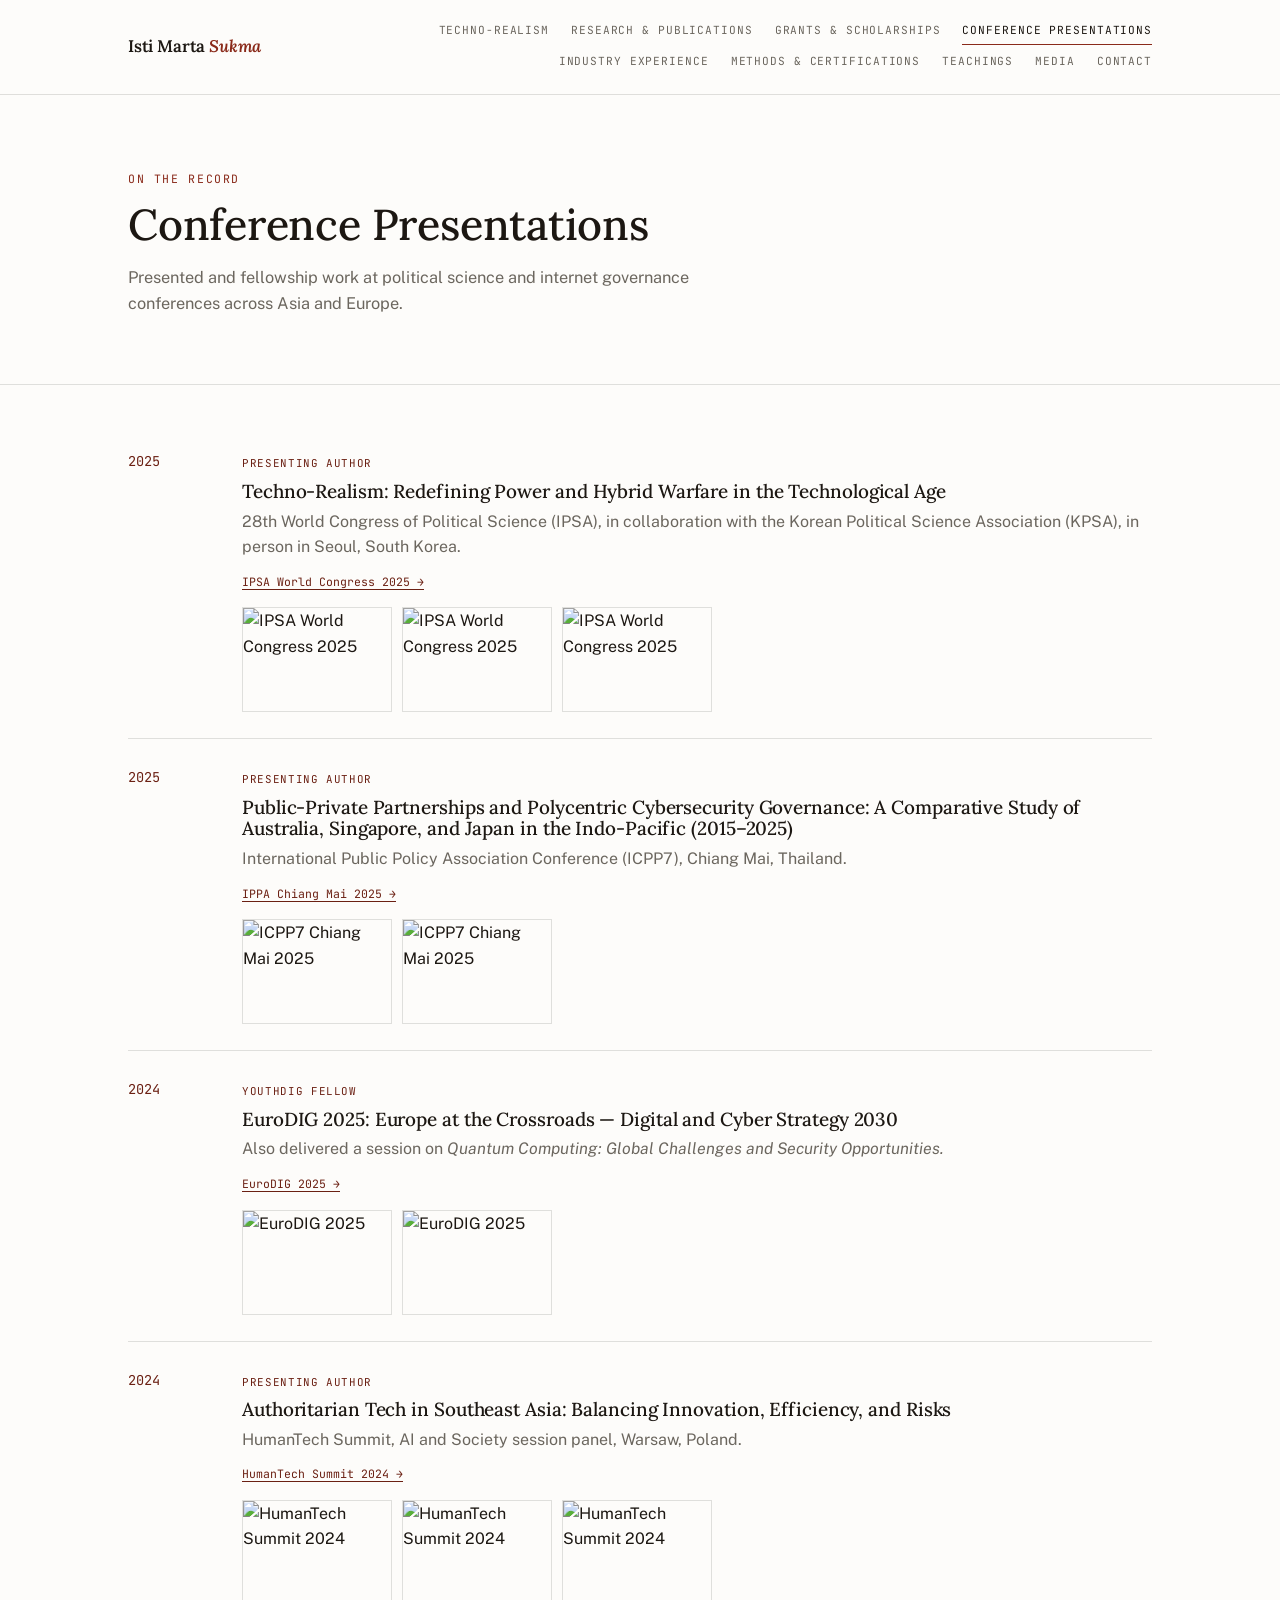
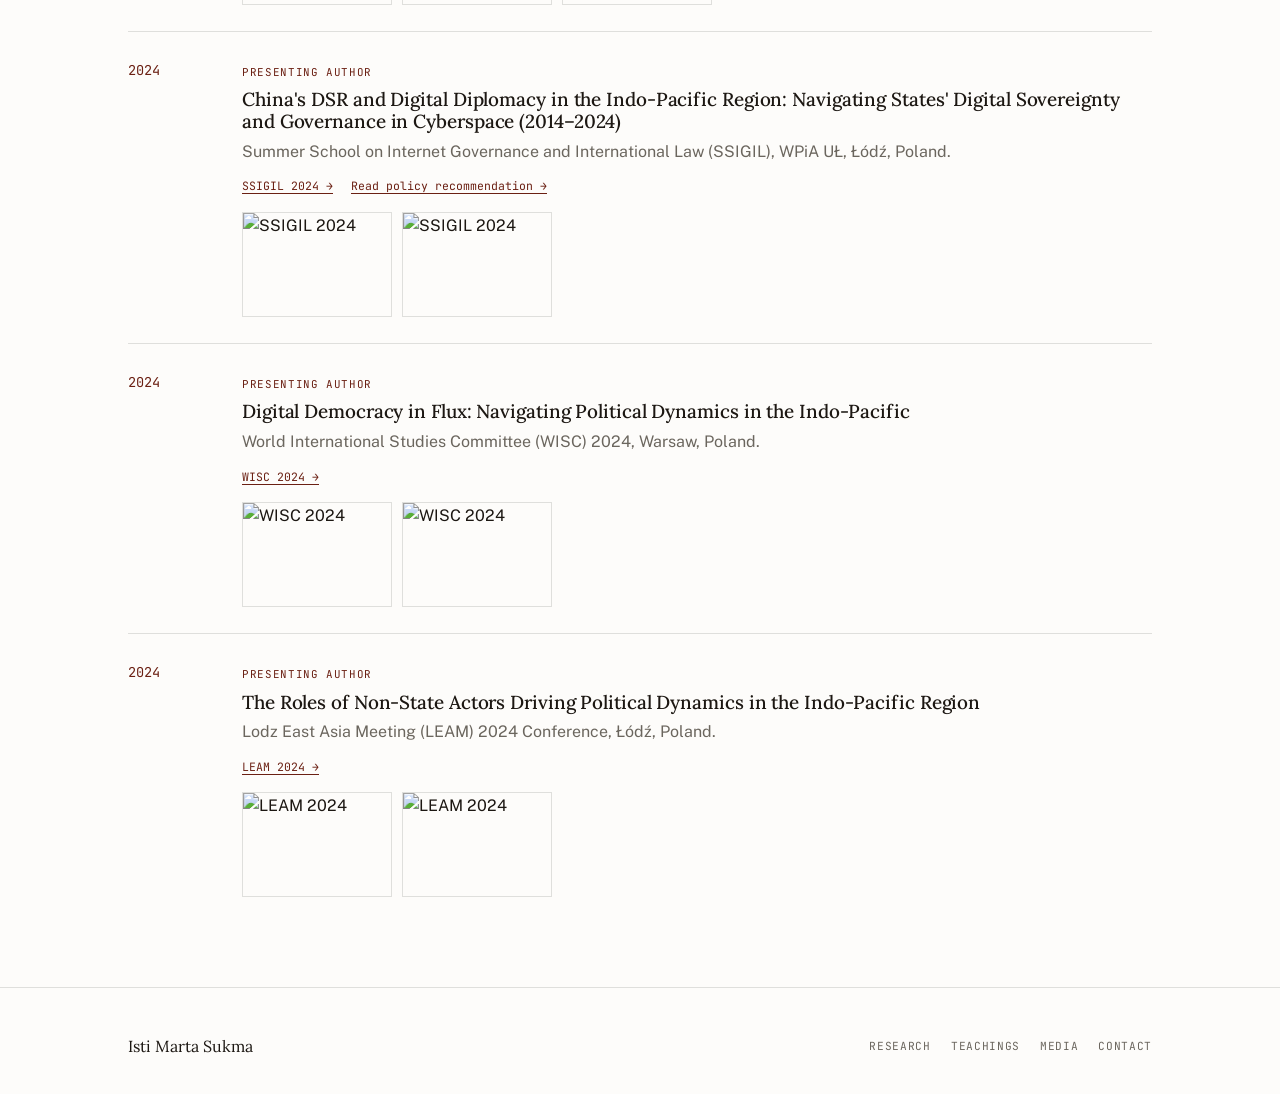
==== conferences.html @ ba69d079 "Add files via upload" ====
<!DOCTYPE html>
<html lang="en">
<head>
<meta charset="UTF-8">
<meta name="viewport" content="width=device-width, initial-scale=1">
<title>Conference Presentations — Isti Marta Sukma</title>
<meta name="description" content="Conference presentations by Isti Marta Sukma at IPSA, IPPA, EuroDIG, HumanTech Summit, SSIGIL, WISC and LEAM.">
<link rel="stylesheet" href="assets/style.css">
</head>
<body>

<header class="site-header">
  <div class="header-inner">
    <a class="brand" href="index.html">Isti Marta <span>Sukma</span></a>
    <button class="nav-toggle" aria-expanded="false" aria-label="Toggle navigation">Menu</button>
    <nav class="main-nav">
      <a href="techno-realism.html">Techno-Realism</a>
      <a href="research.html">Research &amp; Publications</a>
      <a href="grants.html">Grants &amp; Scholarships</a>
      <a href="conferences.html">Conference Presentations</a>
      <a href="industry.html">Industry Experience</a>
      <a href="methods.html">Methods &amp; Certifications</a>
      <a href="teachings.html">Teachings</a>
      <a href="media.html">Media</a>
      <a href="contact.html">Contact</a>
    </nav>
  </div>
</header>

<section class="page-hero">
  <div class="wrap">
    <p class="eyebrow on-dark">On the record</p>
    <h1>Conference Presentations</h1>
    <p class="dek">Presented and fellowship work at political science and internet governance conferences across Asia and Europe.</p>
  </div>
</section>

<section>
  <div class="wrap">

    <div class="entry">
      <div class="year">2025</div>
      <div>
        <span class="tag">Presenting author</span>
        <h3>Techno-Realism: Redefining Power and Hybrid Warfare in the Technological Age</h3>
        <p>28th World Congress of Political Science (IPSA), in collaboration with the Korean Political Science Association (KPSA), in person in Seoul, South Korea.</p>
        <a class="src" href="https://www.ipsa.org/events/congress/seoul2025">IPSA World Congress 2025 →</a>
        <div class="entry-photos">
          <img src="https://istimartasukma.com/wp-content/uploads/2025/08/1752722491079-1.jpeg" alt="IPSA World Congress 2025">
          <img src="https://istimartasukma.com/wp-content/uploads/2025/08/1752722498340-1.jpeg" alt="IPSA World Congress 2025">
          <img src="https://istimartasukma.com/wp-content/uploads/2025/08/1752722491658-1.jpeg" alt="IPSA World Congress 2025">
        </div>
      </div>
    </div>

    <div class="entry">
      <div class="year">2025</div>
      <div>
        <span class="tag">Presenting author</span>
        <h3>Public-Private Partnerships and Polycentric Cybersecurity Governance: A Comparative Study of Australia, Singapore, and Japan in the Indo-Pacific (2015–2025)</h3>
        <p>International Public Policy Association Conference (ICPP7), Chiang Mai, Thailand.</p>
        <a class="src" href="https://www.cyber.uni.lodz.pl/en/ssigil">IPPA Chiang Mai 2025 →</a>
        <div class="entry-photos">
          <img src="https://istimartasukma.com/wp-content/uploads/2025/10/1751425751353-1.jpeg" alt="ICPP7 Chiang Mai 2025">
          <img src="https://istimartasukma.com/wp-content/uploads/2025/10/1751425743385-1.jpeg" alt="ICPP7 Chiang Mai 2025">
        </div>
      </div>
    </div>

    <div class="entry">
      <div class="year">2024</div>
      <div>
        <span class="tag">YouthDIG fellow</span>
        <h3>EuroDIG 2025: Europe at the Crossroads — Digital and Cyber Strategy 2030</h3>
        <p>Also delivered a session on <em>Quantum Computing: Global Challenges and Security Opportunities.</em></p>
        <a class="src" href="https://www.eurodig.org/">EuroDIG 2025 →</a>
        <div class="entry-photos">
          <img src="https://istimartasukma.com/wp-content/uploads/2025/10/1747479784630.jpeg" alt="EuroDIG 2025">
          <img src="https://istimartasukma.com/wp-content/uploads/2025/10/1747479787310.jpeg" alt="EuroDIG 2025">
        </div>
      </div>
    </div>

    <div class="entry">
      <div class="year">2024</div>
      <div>
        <span class="tag">Presenting author</span>
        <h3>Authoritarian Tech in Southeast Asia: Balancing Innovation, Efficiency, and Risks</h3>
        <p>HumanTech Summit, AI and Society session panel, Warsaw, Poland.</p>
        <a class="src" href="https://humantechsummit.com/">HumanTech Summit 2024 →</a>
        <div class="entry-photos">
          <img src="https://istimartasukma.com/wp-content/uploads/2025/05/1734036834215.jpeg" alt="HumanTech Summit 2024">
          <img src="https://istimartasukma.com/wp-content/uploads/2025/05/1734450085233.jpeg" alt="HumanTech Summit 2024">
          <img src="https://istimartasukma.com/wp-content/uploads/2025/05/1734015207247.jpeg" alt="HumanTech Summit 2024">
        </div>
      </div>
    </div>

    <div class="entry">
      <div class="year">2024</div>
      <div>
        <span class="tag">Presenting author</span>
        <h3>China's DSR and Digital Diplomacy in the Indo-Pacific Region: Navigating States' Digital Sovereignty and Governance in Cyberspace (2014–2024)</h3>
        <p>Summer School on Internet Governance and International Law (SSIGIL), WPiA UŁ, Łódź, Poland.</p>
        <a class="src" href="https://www.cyber.uni.lodz.pl/en/ssigil">SSIGIL 2024 →</a>
        <a class="src" href="https://www.uni.lodz.pl/fileadmin/LODZ_CYBER_HUB/SSIGIL/WSIS20_SSIGIL_INPUT.pdf" style="margin-left:14px;">Read policy recommendation →</a>
        <div class="entry-photos">
          <img src="https://istimartasukma.com/wp-content/uploads/2024/10/450653191_8234297113256129_2408439486868272786_n-3.jpg" alt="SSIGIL 2024">
          <img src="https://istimartasukma.com/wp-content/uploads/2024/10/449817276_8234297106589463_7222394293668160063_n-1.jpg" alt="SSIGIL 2024">
        </div>
      </div>
    </div>

    <div class="entry">
      <div class="year">2024</div>
      <div>
        <span class="tag">Presenting author</span>
        <h3>Digital Democracy in Flux: Navigating Political Dynamics in the Indo-Pacific</h3>
        <p>World International Studies Committee (WISC) 2024, Warsaw, Poland.</p>
        <a class="src" href="https://www.conftool.pro/wisc2024/sessions.php">WISC 2024 →</a>
        <div class="entry-photos">
          <img src="https://istimartasukma.com/wp-content/uploads/2024/10/its-almost-like-i-was-born-for-conferences-i-really-just-love-talking-about-my-research.-wisc-presentation-techno-realism-has-been-heard-by-far-in-three-presentations-now-its-my-caveman--1.jpg" alt="WISC 2024">
          <img src="https://istimartasukma.com/wp-content/uploads/2024/10/its-almost-like-i-was-born-for-conferences-i-really-just-love-talking-about-my-research.-wisc-presentation-techno-realism-has-been-heard-by-far-in-three-presentations-now-its-my-caveman--5.jpg" alt="WISC 2024">
        </div>
      </div>
    </div>

    <div class="entry">
      <div class="year">2024</div>
      <div>
        <span class="tag">Presenting author</span>
        <h3>The Roles of Non-State Actors Driving Political Dynamics in the Indo-Pacific Region</h3>
        <p>Lodz East Asia Meeting (LEAM) 2024 Conference, Łódź, Poland.</p>
        <a class="src" href="https://www.osa.uni.lodz.pl/en/leam/leam-2024-programme">LEAM 2024 →</a>
        <div class="entry-photos">
          <img src="https://istimartasukma.com/wp-content/uploads/2024/10/first-conference-presentation-this-year-is-done-i-had-the-privilege-of-presenting-how-the-technology-industry-bigtech-influences-the-political-dynamics-in-the-indo-pacific-region.-on-the.jpg" alt="LEAM 2024">
          <img src="https://istimartasukma.com/wp-content/uploads/2024/10/first-conference-presentation-this-year-is-done-i-had-the-privilege-of-presenting-how-the-technology-industry-bigtech-influences-the-political-dynamics-in-the-indo-pacific-region.-on-the-1.jpg" alt="LEAM 2024">
        </div>
      </div>
    </div>

  </div>
</section>

<footer>
  <div class="wrap">
    <div>
      <div class="foot-brand">Isti Marta Sukma</div>
    </div>
    <nav class="foot-links">
      <a href="research.html">Research</a>
      <a href="teachings.html">Teachings</a>
      <a href="media.html">Media</a>
      <a href="contact.html">Contact</a>
    </nav>
  </div>
</footer>

<script src="assets/script.js"></script>
</body>
</html>
---- assets/style.css ----
/* ==========================================================================
   Isti Marta Sukma — personal site
   Design: single flat paper field, classic serif display, brick-red accent,
   diffusion-network motif re-tuned for a light ground
   ========================================================================== */

@import url('https://fonts.googleapis.com/css2?family=Lora:ital,wght@0,400;0,500;0,600;0,700;1,500;1,600&family=Public+Sans:wght@400;500;600&family=JetBrains+Mono:wght@400;500&display=swap');

:root{
  --ink: #1c1712;
  --paper: #fdfcfa;
  --paper-raised: #fdfcfa;
  --text-dark: #1c1712;
  --text-dark-dim: #6b665e;
  --maroon: #8a2a1a;
  --maroon-dim: #6b2013;
  --brass: #b5551f;
  --rule: rgba(28,23,18,0.13);
  --radius: 2px;
  --max: 1080px;
}

*, *::before, *::after{ box-sizing: border-box; }

html{
  scroll-behavior: smooth;
}

@media (prefers-reduced-motion: reduce){
  html{ scroll-behavior: auto; }
  *, *::before, *::after{
    animation-duration: 0.001ms !important;
    animation-iteration-count: 1 !important;
    transition-duration: 0.001ms !important;
    scroll-behavior: auto !important;
  }
}

body{
  margin: 0;
  background: var(--paper);
  color: var(--text-dark);
  font-family: 'Public Sans', -apple-system, BlinkMacSystemFont, sans-serif;
  font-size: 16px;
  line-height: 1.6;
  -webkit-font-smoothing: antialiased;
}

h1, h2, h3, h4{
  font-family: 'Lora', Georgia, serif;
  font-weight: 500;
  line-height: 1.15;
  margin: 0;
  letter-spacing: -0.005em;
  color: var(--text-dark);
}

h1 em, h2 em, h3 em{ font-style: italic; }

a{ color: inherit; text-decoration: none; }

.eyebrow{
  font-family: 'JetBrains Mono', ui-monospace, monospace;
  font-size: 0.72rem;
  letter-spacing: 0.14em;
  text-transform: uppercase;
  color: var(--maroon-dim);
}

.eyebrow.on-dark{ color: var(--maroon); }

img{ max-width: 100%; display: block; }

.wrap{
  max-width: var(--max);
  margin: 0 auto;
  padding: 0 28px;
}

/* ---------------------------------------------------------------- header */

.site-header{
  position: sticky;
  top: 0;
  z-index: 40;
  background: rgba(253,252,250,0.92);
  backdrop-filter: blur(10px);
  border-bottom: 1px solid var(--rule);
}

.header-inner{
  max-width: var(--max);
  margin: 0 auto;
  padding: 18px 28px;
  display: flex;
  align-items: center;
  justify-content: space-between;
  gap: 24px;
}

.brand{
  font-family: 'Lora', serif;
  font-size: 1.05rem;
  color: var(--text-dark);
  font-weight: 600;
  letter-spacing: -0.01em;
  white-space: nowrap;
}

.brand span{ font-style: italic; color: var(--maroon); }

nav.main-nav{
  display: flex;
  flex-wrap: wrap;
  gap: 4px 22px;
  justify-content: flex-end;
}

nav.main-nav a{
  font-family: 'JetBrains Mono', monospace;
  font-size: 0.7rem;
  letter-spacing: 0.08em;
  text-transform: uppercase;
  color: var(--text-dark-dim);
  padding: 4px 0;
  border-bottom: 1px solid transparent;
  transition: color 0.15s ease, border-color 0.15s ease;
}

nav.main-nav a:hover,
nav.main-nav a.active{
  color: var(--text-dark);
  border-bottom-color: var(--maroon);
}

.nav-toggle{
  display: none;
  background: none;
  border: 1px solid var(--rule);
  color: var(--text-dark);
  font-family: 'JetBrains Mono', monospace;
  font-size: 0.7rem;
  letter-spacing: 0.08em;
  text-transform: uppercase;
  padding: 8px 12px;
  border-radius: var(--radius);
}

@media (max-width: 860px){
  nav.main-nav{
    display: none;
    width: 100%;
    order: 3;
    padding-top: 14px;
    justify-content: flex-start;
    gap: 14px 20px;
  }
  nav.main-nav.open{ display: flex; }
  .header-inner{ flex-wrap: wrap; }
  .nav-toggle{ display: block; }
}

/* ------------------------------------------------------------------ hero */

.hero{
  position: relative;
  background: var(--paper);
  color: var(--text-dark);
  overflow: hidden;
  padding: 88px 0 76px;
  border-bottom: 1px solid var(--rule);
}

.hero .wrap{
  position: relative;
  z-index: 2;
  display: grid;
  grid-template-columns: 1.1fr 0.9fr;
  gap: 40px;
  align-items: center;
}

.hero-net{
  position: absolute;
  inset: 0;
  opacity: 0.9;
  z-index: 1;
}

.hero h1{
  font-size: clamp(2.4rem, 5vw, 3.6rem);
  color: var(--text-dark);
  margin: 14px 0 18px;
}

.hero p.lede{
  max-width: 46ch;
  font-size: 1.08rem;
  color: var(--text-dark-dim);
}

.hero-links{
  margin-top: 28px;
  display: flex;
  gap: 22px;
  flex-wrap: wrap;
}

.hero-links a{
  font-family: 'JetBrains Mono', monospace;
  font-size: 0.72rem;
  letter-spacing: 0.06em;
  text-transform: uppercase;
  color: var(--maroon);
  border-bottom: 1px solid var(--maroon-dim);
  padding-bottom: 3px;
}

.hero-links a:hover{ color: var(--text-dark); border-color: var(--text-dark); }

.hero-figure{
  position: relative;
  z-index: 2;
  border: 1px solid var(--rule);
  padding: 10px;
  background: rgba(28,23,18,0.02);
}

.hero-figure img{ width: 100%; height: auto; filter: grayscale(0.15) contrast(1.03); }
.hero-figure figcaption{
  font-family: 'JetBrains Mono', monospace;
  font-size: 0.68rem;
  letter-spacing: 0.06em;
  color: var(--text-dark-dim);
  padding: 10px 4px 2px;
}

@media (max-width: 860px){
  .hero .wrap{ grid-template-columns: 1fr; }
  .hero-figure{ order: -1; max-width: 340px; }
}

/* -------------------------------------------------------------- sections */

.page-hero{
  background: var(--paper);
  color: var(--text-dark);
  padding: 64px 0 52px;
  position: relative;
  overflow: hidden;
  border-bottom: 1px solid var(--rule);
}

.page-hero .wrap{ position: relative; z-index: 2; }

.page-hero h1{ color: var(--text-dark); font-size: clamp(2rem, 4vw, 2.7rem); margin-top: 10px; }
.page-hero p.dek{ color: var(--text-dark-dim); max-width: 58ch; margin-top: 14px; font-size: 1.02rem; }

section{
  padding: 64px 0;
  border-bottom: 1px solid var(--rule);
}

section:last-of-type{ border-bottom: none; }

.section-head{
  display: flex;
  justify-content: space-between;
  align-items: baseline;
  gap: 20px;
  margin-bottom: 30px;
  flex-wrap: wrap;
}

.section-head h2{ font-size: clamp(1.5rem, 3vw, 2rem); }

.card{
  background: var(--paper-raised);
  border: 1px solid var(--rule);
  padding: 26px 28px;
  border-radius: var(--radius);
}

.grid{
  display: grid;
  gap: 22px;
}

.grid.cols-2{ grid-template-columns: repeat(2, 1fr); }
.grid.cols-3{ grid-template-columns: repeat(3, 1fr); }

@media (max-width: 760px){
  .grid.cols-2, .grid.cols-3{ grid-template-columns: 1fr; }
}

/* --------------------------------------------------------------- timeline */

.entry{
  display: grid;
  grid-template-columns: 90px 1fr;
  gap: 24px;
  padding: 26px 0;
  border-top: 1px solid var(--rule);
}

.entry:first-child{ border-top: none; padding-top: 0; }

.entry .year{
  font-family: 'JetBrains Mono', monospace;
  font-size: 0.85rem;
  color: var(--maroon-dim);
  padding-top: 2px;
}

.entry h3{ font-size: 1.18rem; margin-bottom: 6px; }
.entry .tag{
  font-family: 'JetBrains Mono', monospace;
  font-size: 0.68rem;
  letter-spacing: 0.06em;
  text-transform: uppercase;
  color: var(--maroon-dim);
  display: inline-block;
  margin-bottom: 8px;
}
.entry p{ margin: 0 0 8px; color: var(--text-dark-dim); }
.entry a.src{
  font-family: 'JetBrains Mono', monospace;
  font-size: 0.72rem;
  border-bottom: 1px solid var(--maroon-dim);
  color: var(--maroon-dim);
}
.entry a.src:hover{ color: var(--text-dark); border-color: var(--text-dark); }

.entry-photos{
  display: flex;
  gap: 10px;
  margin-top: 14px;
  flex-wrap: wrap;
}
.entry-photos img{
  width: 150px;
  height: 105px;
  object-fit: cover;
  border: 1px solid var(--rule);
}

@media (max-width: 620px){
  .entry{ grid-template-columns: 1fr; gap: 8px; }
}

/* ------------------------------------------------------------------ list */

ul.plain{ list-style: none; margin: 0; padding: 0; }
ul.plain li{
  padding: 12px 0;
  border-top: 1px solid var(--rule);
  color: var(--text-dark-dim);
}
ul.plain li:first-child{ border-top: none; padding-top: 0; }
ul.plain li strong{ color: var(--text-dark); }

.pill-row{ display: flex; gap: 10px; flex-wrap: wrap; }
.pill{
  font-family: 'JetBrains Mono', monospace;
  font-size: 0.72rem;
  letter-spacing: 0.04em;
  padding: 7px 12px;
  border: 1px solid var(--rule);
  border-radius: 999px;
  color: var(--text-dark-dim);
}

/* --------------------------------------------------------------- gallery */

.gallery{
  display: grid;
  grid-template-columns: repeat(3, 1fr);
  gap: 12px;
}
.gallery figure{ margin: 0; }
.gallery img{
  width: 100%;
  height: 190px;
  object-fit: cover;
  border: 1px solid var(--rule);
}
.gallery figcaption{
  font-family: 'JetBrains Mono', monospace;
  font-size: 0.66rem;
  color: var(--text-dark-dim);
  padding-top: 6px;
}
@media (max-width: 760px){
  .gallery{ grid-template-columns: repeat(2, 1fr); }
}
@media (max-width: 480px){
  .gallery{ grid-template-columns: 1fr; }
}

/* ------------------------------------------------------------------ cta */

.callout{
  background: var(--paper);
  color: var(--text-dark);
  padding: 22px 26px;
  border: 1px solid var(--maroon);
}
.callout p{ margin: 0; color: var(--text-dark-dim); }
.callout a{ color: var(--maroon); border-bottom: 1px solid var(--maroon-dim); }

/* --------------------------------------------------------------- footer */

footer{
  background: var(--paper);
  color: var(--text-dark-dim);
  padding: 46px 0 34px;
  border-top: 1px solid var(--rule);
}
footer .wrap{
  display: flex;
  justify-content: space-between;
  align-items: center;
  flex-wrap: wrap;
  gap: 16px;
}
footer .foot-brand{
  font-family: 'Lora', serif;
  color: var(--text-dark);
  font-size: 1rem;
}
footer .foot-links{
  display: flex;
  gap: 20px;
  flex-wrap: wrap;
}
footer .foot-links a{
  font-family: 'JetBrains Mono', monospace;
  font-size: 0.7rem;
  letter-spacing: 0.06em;
  text-transform: uppercase;
  color: var(--text-dark-dim);
}
footer .foot-links a:hover{ color: var(--maroon); }
footer .foot-meta{
  font-family: 'JetBrains Mono', monospace;
  font-size: 0.66rem;
  color: var(--text-dark-dim);
  opacity: 0.75;
  margin-top: 22px;
}

/* --------------------------------------------------------------- contact */

.locations{
  display: grid;
  grid-template-columns: repeat(2, 1fr);
  gap: 18px;
}
.location-card{
  border: 1px solid var(--rule);
  padding: 20px 22px;
  background: var(--paper-raised);
}
.location-card .eyebrow{ margin-bottom: 8px; }
.location-card a{ border-bottom: 1px solid var(--maroon-dim); color: var(--maroon-dim); font-size: 0.85rem; }
@media (max-width: 620px){ .locations{ grid-template-columns: 1fr; } }

.contact-form{
  display: grid;
  gap: 16px;
  max-width: 560px;
}
.contact-form .row-2{ display: grid; grid-template-columns: 1fr 1fr; gap: 16px; }
.contact-form label{
  font-family: 'JetBrains Mono', monospace;
  font-size: 0.68rem;
  letter-spacing: 0.06em;
  text-transform: uppercase;
  color: var(--text-dark-dim);
  display: block;
  margin-bottom: 6px;
}
.contact-form input,
.contact-form textarea{
  width: 100%;
  border: 1px solid var(--rule);
  background: var(--paper-raised);
  padding: 11px 12px;
  font-family: 'Public Sans', sans-serif;
  font-size: 0.95rem;
  color: var(--text-dark);
  border-radius: var(--radius);
}
.contact-form input:focus,
.contact-form textarea:focus{
  outline: 2px solid var(--maroon);
  outline-offset: 1px;
}
.contact-form button{
  justify-self: start;
  background: transparent;
  color: var(--maroon);
  border: 1px solid var(--maroon);
  padding: 12px 26px;
  font-family: 'JetBrains Mono', monospace;
  font-size: 0.75rem;
  letter-spacing: 0.08em;
  text-transform: uppercase;
  cursor: pointer;
  border-radius: var(--radius);
  transition: background 0.15s ease, color 0.15s ease;
}
.contact-form button:hover{ background: var(--maroon); color: var(--paper); }
@media (max-width: 560px){ .contact-form .row-2{ grid-template-columns: 1fr; } }

/* focus visibility */
a:focus-visible, button:focus-visible{
  outline: 2px solid var(--maroon);
  outline-offset: 2px;
}
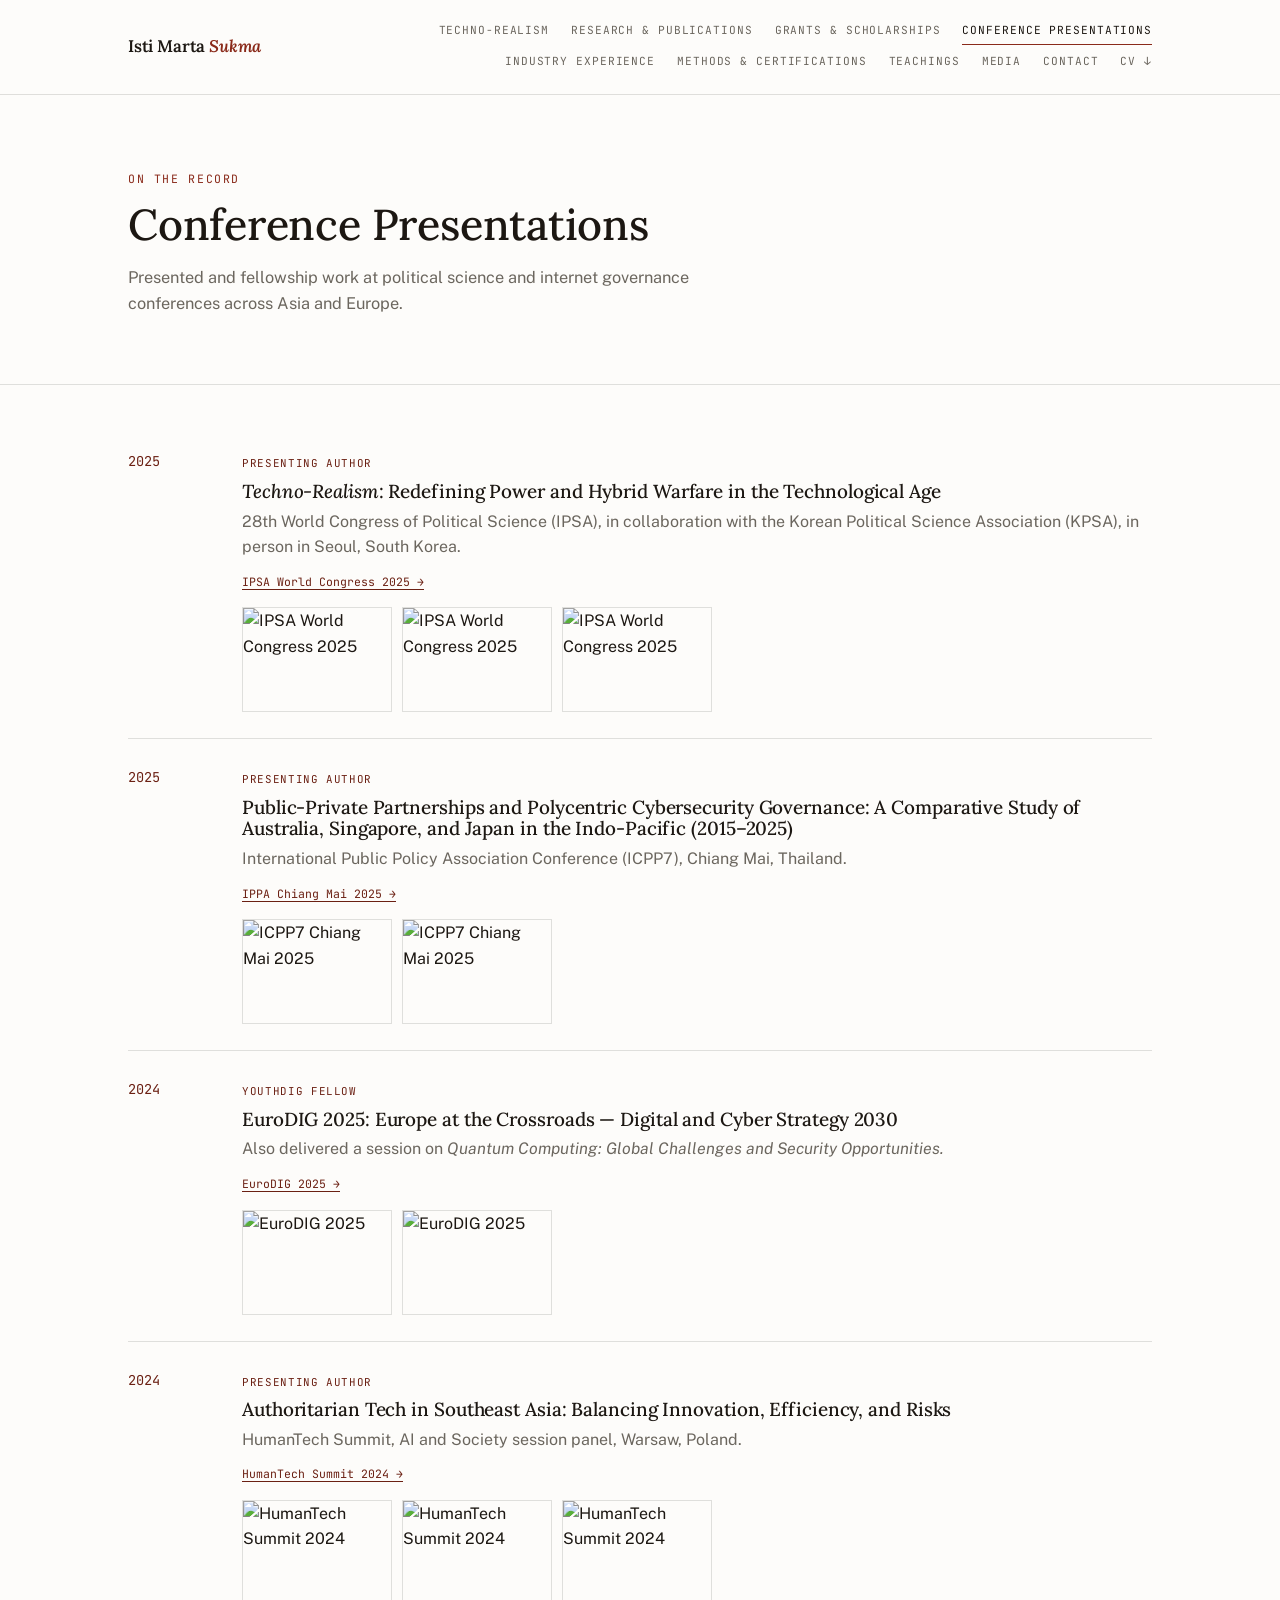
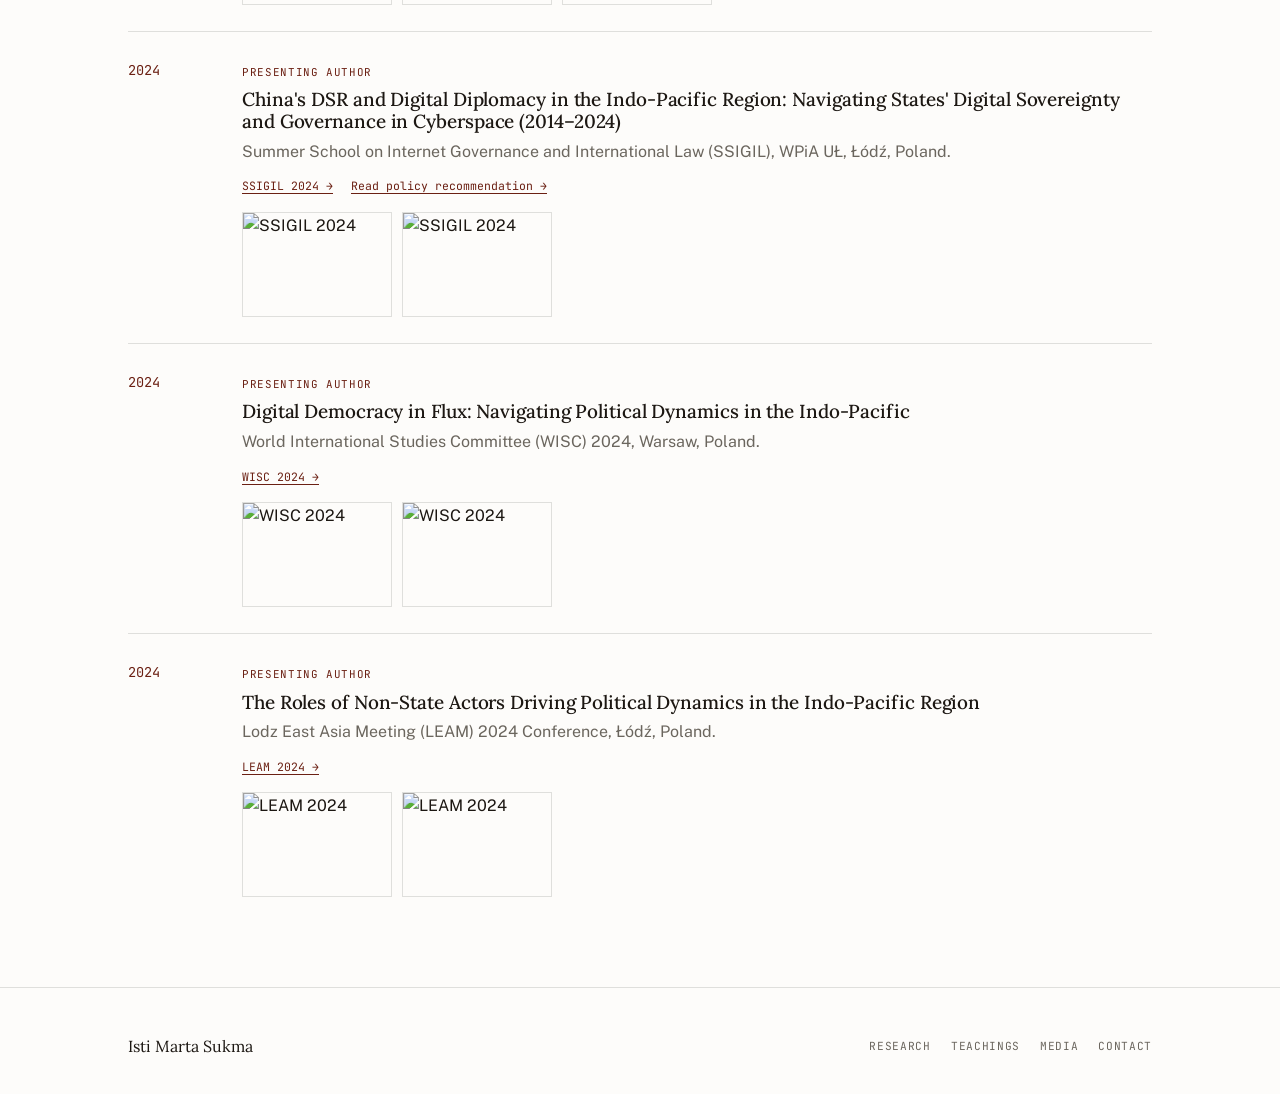
==== commit 515b6493: "Add files via upload" ====
--- a/conferences.html
+++ b/conferences.html
@@ -23,6 +23,7 @@
       <a href="teachings.html">Teachings</a>
       <a href="media.html">Media</a>
       <a href="contact.html">Contact</a>
+      <a href="assets/cv-isti-marta-sukma.pdf" target="_blank" rel="noopener">CV ↓</a>
     </nav>
   </div>
 </header>
@@ -42,7 +43,7 @@
       <div class="year">2025</div>
       <div>
         <span class="tag">Presenting author</span>
-        <h3>Techno-Realism: Redefining Power and Hybrid Warfare in the Technological Age</h3>
+        <h3><em>Techno-Realism</em>: Redefining Power and Hybrid Warfare in the Technological Age</h3>
         <p>28th World Congress of Political Science (IPSA), in collaboration with the Korean Political Science Association (KPSA), in person in Seoul, South Korea.</p>
         <a class="src" href="https://www.ipsa.org/events/congress/seoul2025">IPSA World Congress 2025 →</a>
         <div class="entry-photos">
--- a/assets/style.css
+++ b/assets/style.css
@@ -518,3 +518,60 @@
   outline: 2px solid var(--maroon);
   outline-offset: 2px;
 }
+
+/* ---------------------------------------------------------------- lightbox */
+
+.gallery img.openable,
+.entry-photos img.openable,
+.hero-figure img.openable{
+  cursor: zoom-in;
+  transition: opacity 0.15s ease;
+}
+.gallery img.openable:hover,
+.entry-photos img.openable:hover,
+.hero-figure img.openable:hover{
+  opacity: 0.85;
+}
+
+.lightbox-overlay{
+  position: fixed;
+  inset: 0;
+  background: rgba(28,23,18,0.94);
+  z-index: 100;
+  display: flex;
+  align-items: center;
+  justify-content: center;
+  padding: 56px 32px;
+  opacity: 0;
+  pointer-events: none;
+  transition: opacity 0.2s ease;
+  cursor: zoom-out;
+}
+.lightbox-overlay.open{
+  opacity: 1;
+  pointer-events: auto;
+}
+.lightbox-overlay img{
+  max-width: 100%;
+  max-height: 100%;
+  width: auto;
+  height: auto;
+  border: 1px solid rgba(253,252,250,0.15);
+  cursor: default;
+}
+.lightbox-close{
+  position: absolute;
+  top: 22px;
+  right: 28px;
+  background: transparent;
+  border: 1px solid rgba(253,252,250,0.4);
+  color: var(--paper);
+  font-family: 'JetBrains Mono', monospace;
+  font-size: 0.7rem;
+  letter-spacing: 0.08em;
+  text-transform: uppercase;
+  padding: 9px 16px;
+  border-radius: var(--radius);
+  cursor: pointer;
+}
+.lightbox-close:hover{ border-color: var(--paper); }
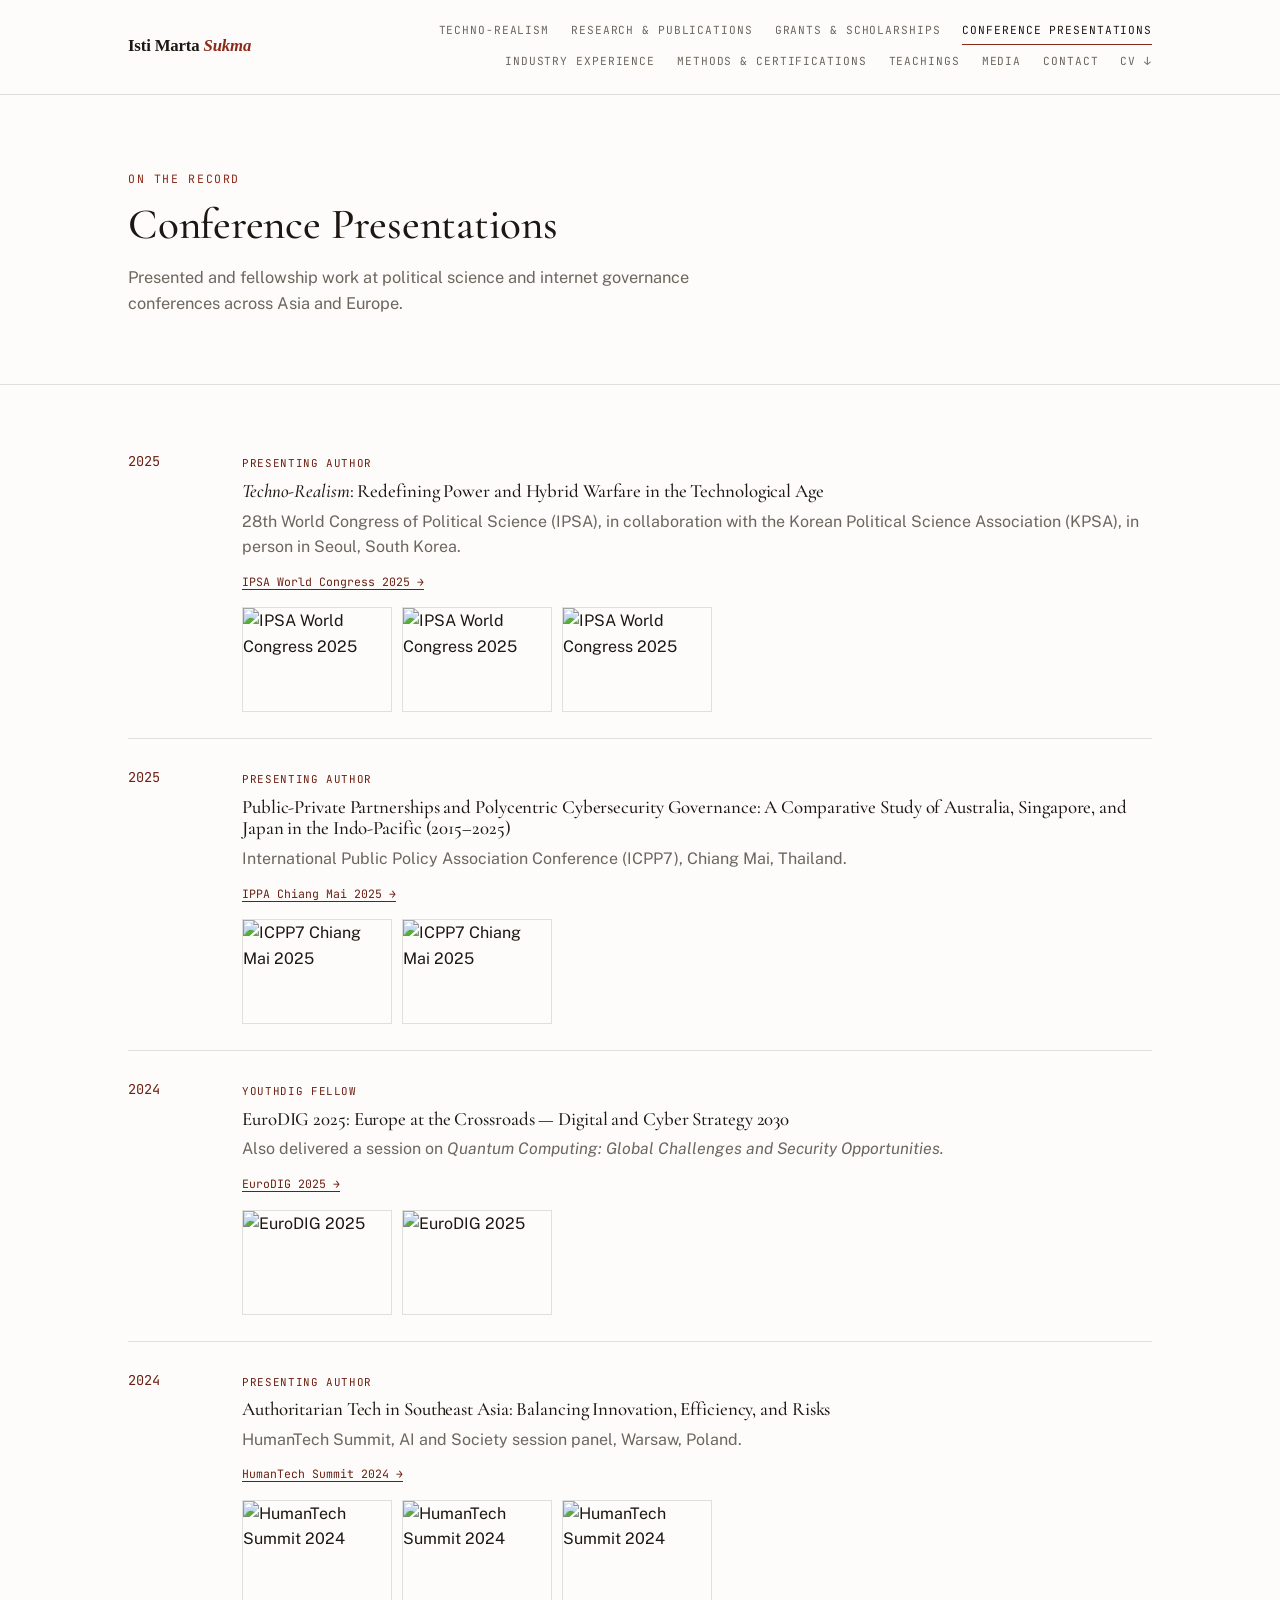
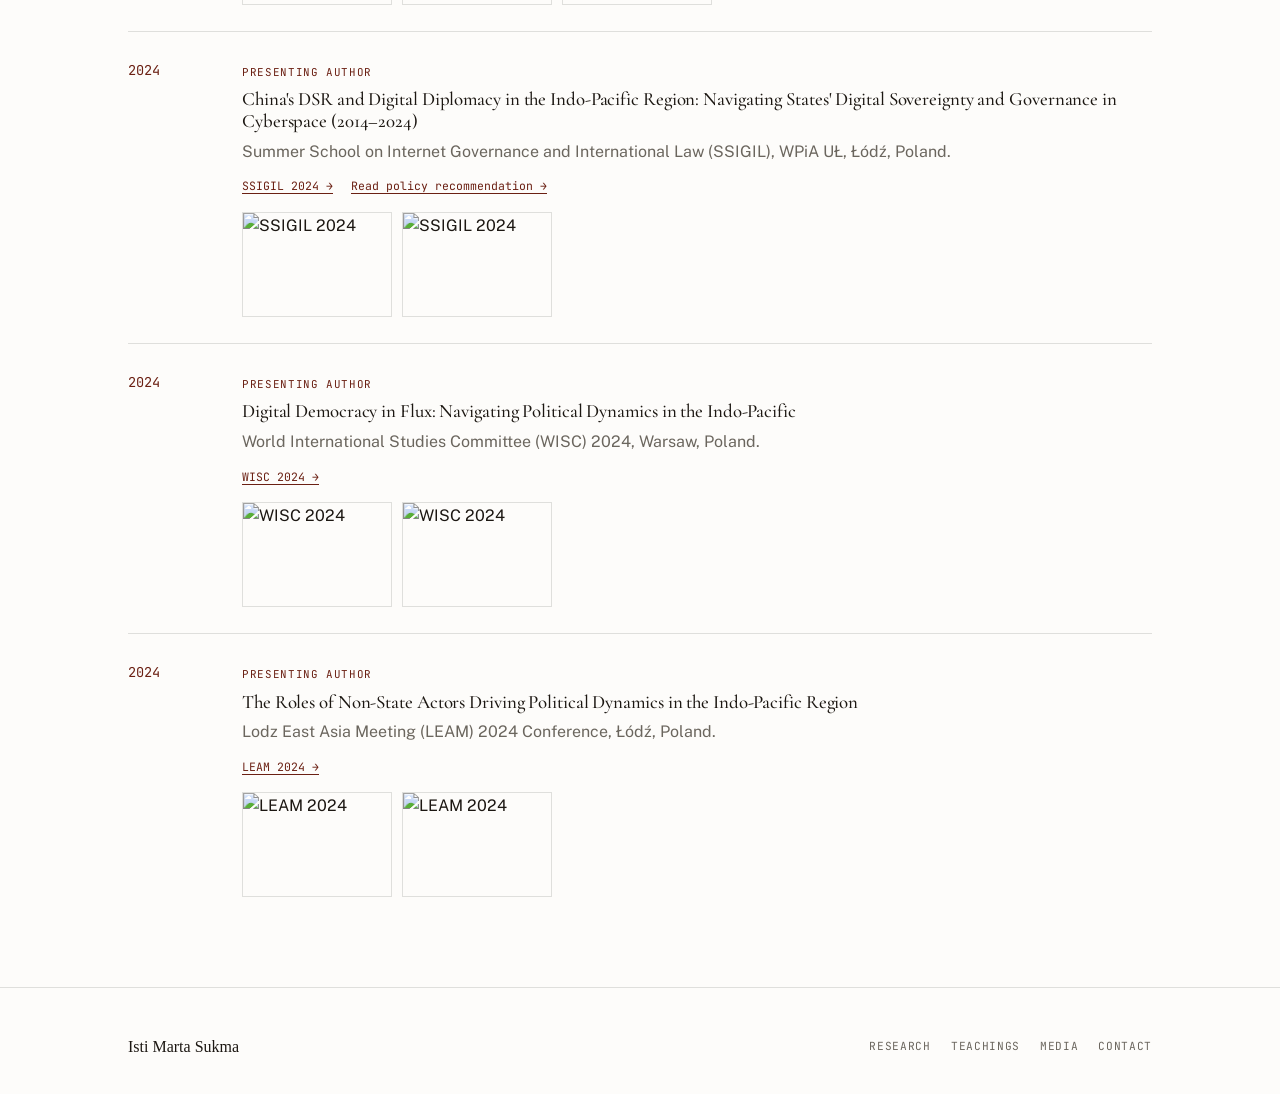
==== commit d5c4dbd8: "Add files via upload" ====
--- a/conferences.html
+++ b/conferences.html
@@ -5,6 +5,23 @@
 <meta name="viewport" content="width=device-width, initial-scale=1">
 <title>Conference Presentations — Isti Marta Sukma</title>
 <meta name="description" content="Conference presentations by Isti Marta Sukma at IPSA, IPPA, EuroDIG, HumanTech Summit, SSIGIL, WISC and LEAM.">
+<meta name="keywords" content="conference presentations, academic talks, ECPR, IPSA, ICPP">
+<meta name="robots" content="index, follow">
+<meta name="author" content="Isti Marta Sukma">
+<link rel="canonical" href="https://istimartasukma.com/conferences.html">
+
+<meta property="og:type" content="website">
+<meta property="og:title" content="Conference Presentations — Isti Marta Sukma">
+<meta property="og:description" content="Conference presentations by Isti Marta Sukma at IPSA, IPPA, EuroDIG, HumanTech Summit, SSIGIL, WISC and LEAM.">
+<meta property="og:url" content="https://istimartasukma.com/conferences.html">
+<meta property="og:site_name" content="Isti Marta Sukma">
+<meta property="og:image" content="https://istimartasukmacom.wordpress.com/wp-content/uploads/2025/06/img_1697-edited.jpg">
+<meta property="og:locale" content="en_US">
+
+<meta name="twitter:card" content="summary_large_image">
+<meta name="twitter:title" content="Conference Presentations — Isti Marta Sukma">
+<meta name="twitter:description" content="Conference presentations by Isti Marta Sukma at IPSA, IPPA, EuroDIG, HumanTech Summit, SSIGIL, WISC and LEAM.">
+<meta name="twitter:image" content="https://istimartasukmacom.wordpress.com/wp-content/uploads/2025/06/img_1697-edited.jpg">
 <link rel="stylesheet" href="assets/style.css">
 </head>
 <body>
--- a/assets/style.css
+++ b/assets/style.css
@@ -4,7 +4,7 @@
    diffusion-network motif re-tuned for a light ground
    ========================================================================== */
 
-@import url('https://fonts.googleapis.com/css2?family=Lora:ital,wght@0,400;0,500;0,600;0,700;1,500;1,600&family=Public+Sans:wght@400;500;600&family=JetBrains+Mono:wght@400;500&display=swap');
+@import url('https://fonts.googleapis.com/css2?family=Cormorant+Garamond:wght@400;500;600;700&family=Public+Sans:wght@400;500;600&family=JetBrains+Mono:wght@400;500&display=swap');
 
 :root{
   --ink: #1c1712;
@@ -47,7 +47,7 @@
 }
 
 h1, h2, h3, h4{
-  font-family: 'Lora', Georgia, serif;
+  font-family: 'Cormorant Garamond', Georgia, serif;
   font-weight: 500;
   line-height: 1.15;
   margin: 0;
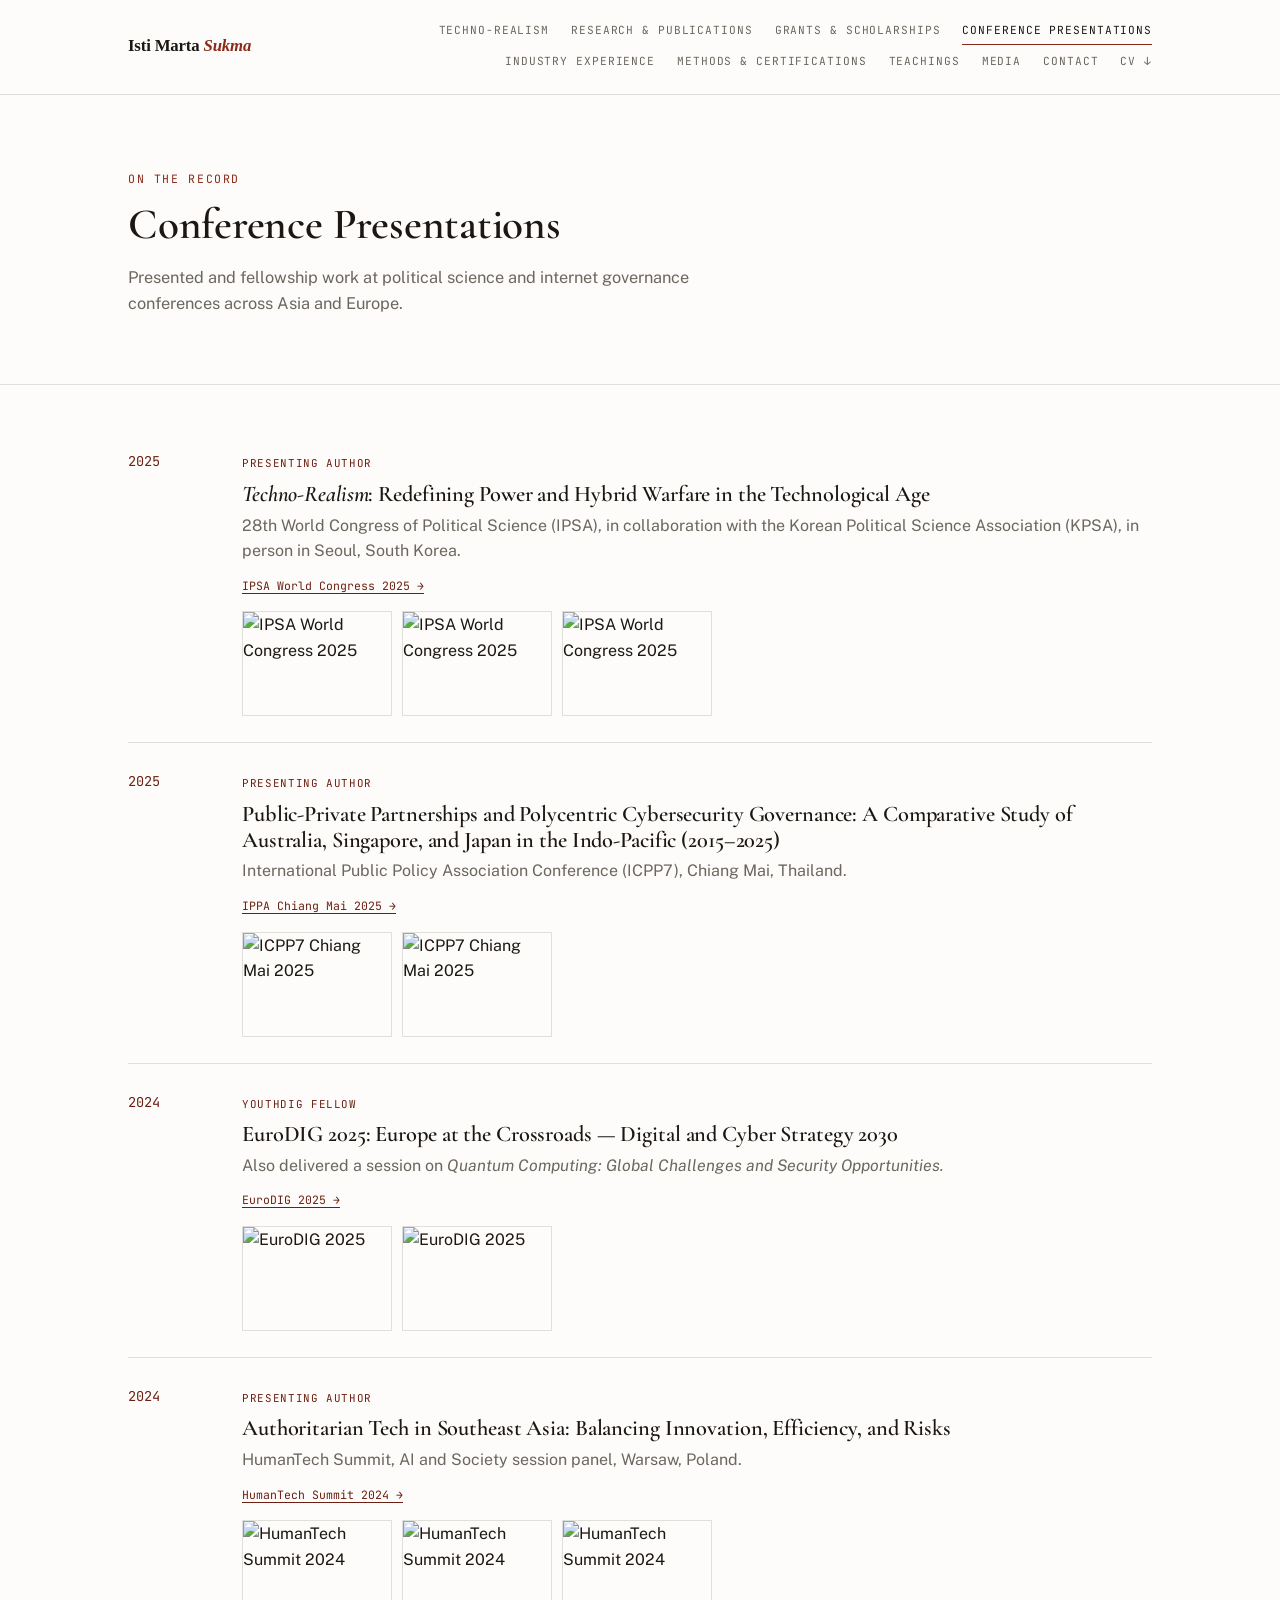
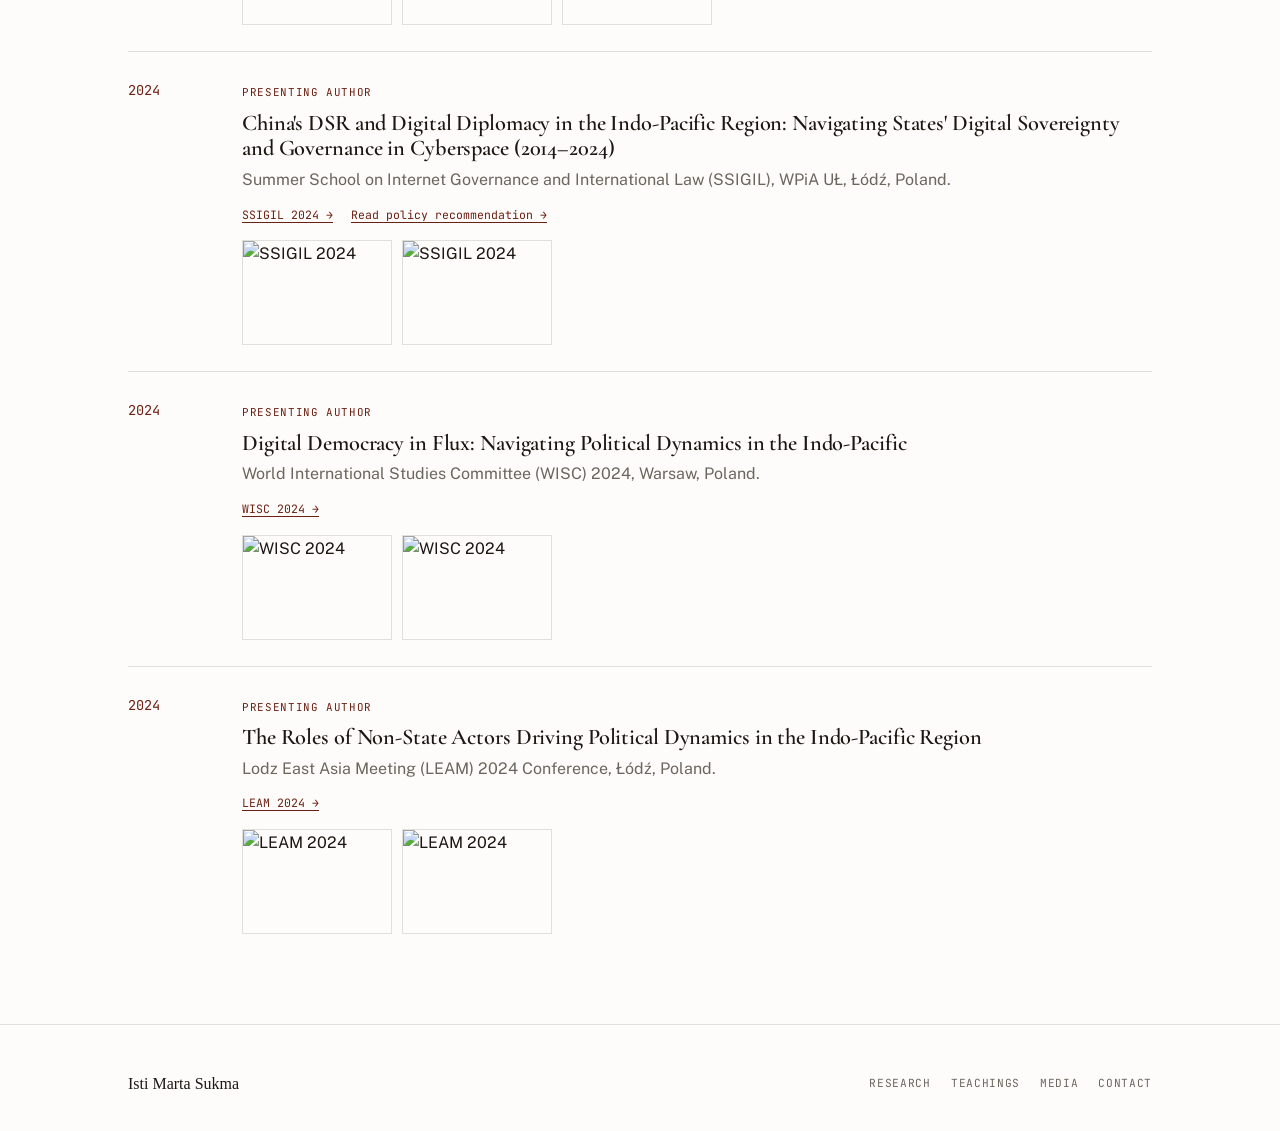
==== commit 15b60807: "Add files via upload" ====
--- a/conferences.html
+++ b/conferences.html
@@ -64,9 +64,9 @@
         <p>28th World Congress of Political Science (IPSA), in collaboration with the Korean Political Science Association (KPSA), in person in Seoul, South Korea.</p>
         <a class="src" href="https://www.ipsa.org/events/congress/seoul2025">IPSA World Congress 2025 →</a>
         <div class="entry-photos">
-          <img src="https://istimartasukma.com/wp-content/uploads/2025/08/1752722491079-1.jpeg" alt="IPSA World Congress 2025">
-          <img src="https://istimartasukma.com/wp-content/uploads/2025/08/1752722498340-1.jpeg" alt="IPSA World Congress 2025">
-          <img src="https://istimartasukma.com/wp-content/uploads/2025/08/1752722491658-1.jpeg" alt="IPSA World Congress 2025">
+          <img src="https://istimartasukmacom.wordpress.com/wp-content/uploads/2025/08/1752722491079-1.jpeg" alt="IPSA World Congress 2025">
+          <img src="https://istimartasukmacom.wordpress.com/wp-content/uploads/2025/08/1752722498340-1.jpeg" alt="IPSA World Congress 2025">
+          <img src="https://istimartasukmacom.wordpress.com/wp-content/uploads/2025/08/1752722491658-1.jpeg" alt="IPSA World Congress 2025">
         </div>
       </div>
     </div>
@@ -79,8 +79,8 @@
         <p>International Public Policy Association Conference (ICPP7), Chiang Mai, Thailand.</p>
         <a class="src" href="https://www.cyber.uni.lodz.pl/en/ssigil">IPPA Chiang Mai 2025 →</a>
         <div class="entry-photos">
-          <img src="https://istimartasukma.com/wp-content/uploads/2025/10/1751425751353-1.jpeg" alt="ICPP7 Chiang Mai 2025">
-          <img src="https://istimartasukma.com/wp-content/uploads/2025/10/1751425743385-1.jpeg" alt="ICPP7 Chiang Mai 2025">
+          <img src="https://istimartasukmacom.wordpress.com/wp-content/uploads/2025/10/1751425751353-1.jpeg" alt="ICPP7 Chiang Mai 2025">
+          <img src="https://istimartasukmacom.wordpress.com/wp-content/uploads/2025/10/1751425743385-1.jpeg" alt="ICPP7 Chiang Mai 2025">
         </div>
       </div>
     </div>
@@ -93,8 +93,8 @@
         <p>Also delivered a session on <em>Quantum Computing: Global Challenges and Security Opportunities.</em></p>
         <a class="src" href="https://www.eurodig.org/">EuroDIG 2025 →</a>
         <div class="entry-photos">
-          <img src="https://istimartasukma.com/wp-content/uploads/2025/10/1747479784630.jpeg" alt="EuroDIG 2025">
-          <img src="https://istimartasukma.com/wp-content/uploads/2025/10/1747479787310.jpeg" alt="EuroDIG 2025">
+          <img src="https://istimartasukmacom.wordpress.com/wp-content/uploads/2025/10/1747479784630.jpeg" alt="EuroDIG 2025">
+          <img src="https://istimartasukmacom.wordpress.com/wp-content/uploads/2025/10/1747479787310.jpeg" alt="EuroDIG 2025">
         </div>
       </div>
     </div>
@@ -107,9 +107,9 @@
         <p>HumanTech Summit, AI and Society session panel, Warsaw, Poland.</p>
         <a class="src" href="https://humantechsummit.com/">HumanTech Summit 2024 →</a>
         <div class="entry-photos">
-          <img src="https://istimartasukma.com/wp-content/uploads/2025/05/1734036834215.jpeg" alt="HumanTech Summit 2024">
-          <img src="https://istimartasukma.com/wp-content/uploads/2025/05/1734450085233.jpeg" alt="HumanTech Summit 2024">
-          <img src="https://istimartasukma.com/wp-content/uploads/2025/05/1734015207247.jpeg" alt="HumanTech Summit 2024">
+          <img src="https://istimartasukmacom.wordpress.com/wp-content/uploads/2025/05/1734036834215.jpeg" alt="HumanTech Summit 2024">
+          <img src="https://istimartasukmacom.wordpress.com/wp-content/uploads/2025/05/1734450085233.jpeg" alt="HumanTech Summit 2024">
+          <img src="https://istimartasukmacom.wordpress.com/wp-content/uploads/2025/05/1734015207247.jpeg" alt="HumanTech Summit 2024">
         </div>
       </div>
     </div>
@@ -123,8 +123,8 @@
         <a class="src" href="https://www.cyber.uni.lodz.pl/en/ssigil">SSIGIL 2024 →</a>
         <a class="src" href="https://www.uni.lodz.pl/fileadmin/LODZ_CYBER_HUB/SSIGIL/WSIS20_SSIGIL_INPUT.pdf" style="margin-left:14px;">Read policy recommendation →</a>
         <div class="entry-photos">
-          <img src="https://istimartasukma.com/wp-content/uploads/2024/10/450653191_8234297113256129_2408439486868272786_n-3.jpg" alt="SSIGIL 2024">
-          <img src="https://istimartasukma.com/wp-content/uploads/2024/10/449817276_8234297106589463_7222394293668160063_n-1.jpg" alt="SSIGIL 2024">
+          <img src="https://istimartasukmacom.wordpress.com/wp-content/uploads/2024/10/450653191_8234297113256129_2408439486868272786_n-3.jpg" alt="SSIGIL 2024">
+          <img src="https://istimartasukmacom.wordpress.com/wp-content/uploads/2024/10/449817276_8234297106589463_7222394293668160063_n-1.jpg" alt="SSIGIL 2024">
         </div>
       </div>
     </div>
@@ -137,8 +137,8 @@
         <p>World International Studies Committee (WISC) 2024, Warsaw, Poland.</p>
         <a class="src" href="https://www.conftool.pro/wisc2024/sessions.php">WISC 2024 →</a>
         <div class="entry-photos">
-          <img src="https://istimartasukma.com/wp-content/uploads/2024/10/its-almost-like-i-was-born-for-conferences-i-really-just-love-talking-about-my-research.-wisc-presentation-techno-realism-has-been-heard-by-far-in-three-presentations-now-its-my-caveman--1.jpg" alt="WISC 2024">
-          <img src="https://istimartasukma.com/wp-content/uploads/2024/10/its-almost-like-i-was-born-for-conferences-i-really-just-love-talking-about-my-research.-wisc-presentation-techno-realism-has-been-heard-by-far-in-three-presentations-now-its-my-caveman--5.jpg" alt="WISC 2024">
+          <img src="https://istimartasukmacom.wordpress.com/wp-content/uploads/2024/10/its-almost-like-i-was-born-for-conferences-i-really-just-love-talking-about-my-research.-wisc-presentation-techno-realism-has-been-heard-by-far-in-three-presentations-now-its-my-caveman--1.jpg" alt="WISC 2024">
+          <img src="https://istimartasukmacom.wordpress.com/wp-content/uploads/2024/10/its-almost-like-i-was-born-for-conferences-i-really-just-love-talking-about-my-research.-wisc-presentation-techno-realism-has-been-heard-by-far-in-three-presentations-now-its-my-caveman--5.jpg" alt="WISC 2024">
         </div>
       </div>
     </div>
@@ -151,8 +151,8 @@
         <p>Lodz East Asia Meeting (LEAM) 2024 Conference, Łódź, Poland.</p>
         <a class="src" href="https://www.osa.uni.lodz.pl/en/leam/leam-2024-programme">LEAM 2024 →</a>
         <div class="entry-photos">
-          <img src="https://istimartasukma.com/wp-content/uploads/2024/10/first-conference-presentation-this-year-is-done-i-had-the-privilege-of-presenting-how-the-technology-industry-bigtech-influences-the-political-dynamics-in-the-indo-pacific-region.-on-the.jpg" alt="LEAM 2024">
-          <img src="https://istimartasukma.com/wp-content/uploads/2024/10/first-conference-presentation-this-year-is-done-i-had-the-privilege-of-presenting-how-the-technology-industry-bigtech-influences-the-political-dynamics-in-the-indo-pacific-region.-on-the-1.jpg" alt="LEAM 2024">
+          <img src="https://istimartasukmacom.wordpress.com/wp-content/uploads/2024/10/first-conference-presentation-this-year-is-done-i-had-the-privilege-of-presenting-how-the-technology-industry-bigtech-influences-the-political-dynamics-in-the-indo-pacific-region.-on-the.jpg" alt="LEAM 2024">
+          <img src="https://istimartasukmacom.wordpress.com/wp-content/uploads/2024/10/first-conference-presentation-this-year-is-done-i-had-the-privilege-of-presenting-how-the-technology-industry-bigtech-influences-the-political-dynamics-in-the-indo-pacific-region.-on-the-1.jpg" alt="LEAM 2024">
         </div>
       </div>
     </div>
--- a/assets/style.css
+++ b/assets/style.css
@@ -48,12 +48,15 @@
 
 h1, h2, h3, h4{
   font-family: 'Cormorant Garamond', Georgia, serif;
-  font-weight: 500;
+  font-weight: 600;
   line-height: 1.15;
   margin: 0;
   letter-spacing: -0.005em;
   color: var(--text-dark);
 }
+
+h3{ font-size: 1.35rem; }
+h4{ font-size: 1.15rem; }
 
 h1 em, h2 em, h3 em{ font-style: italic; }
 
@@ -312,7 +315,7 @@
   padding-top: 2px;
 }
 
-.entry h3{ font-size: 1.18rem; margin-bottom: 6px; }
+.entry h3{ font-size: 1.4rem; margin-bottom: 6px; }
 .entry .tag{
   font-family: 'JetBrains Mono', monospace;
   font-size: 0.68rem;
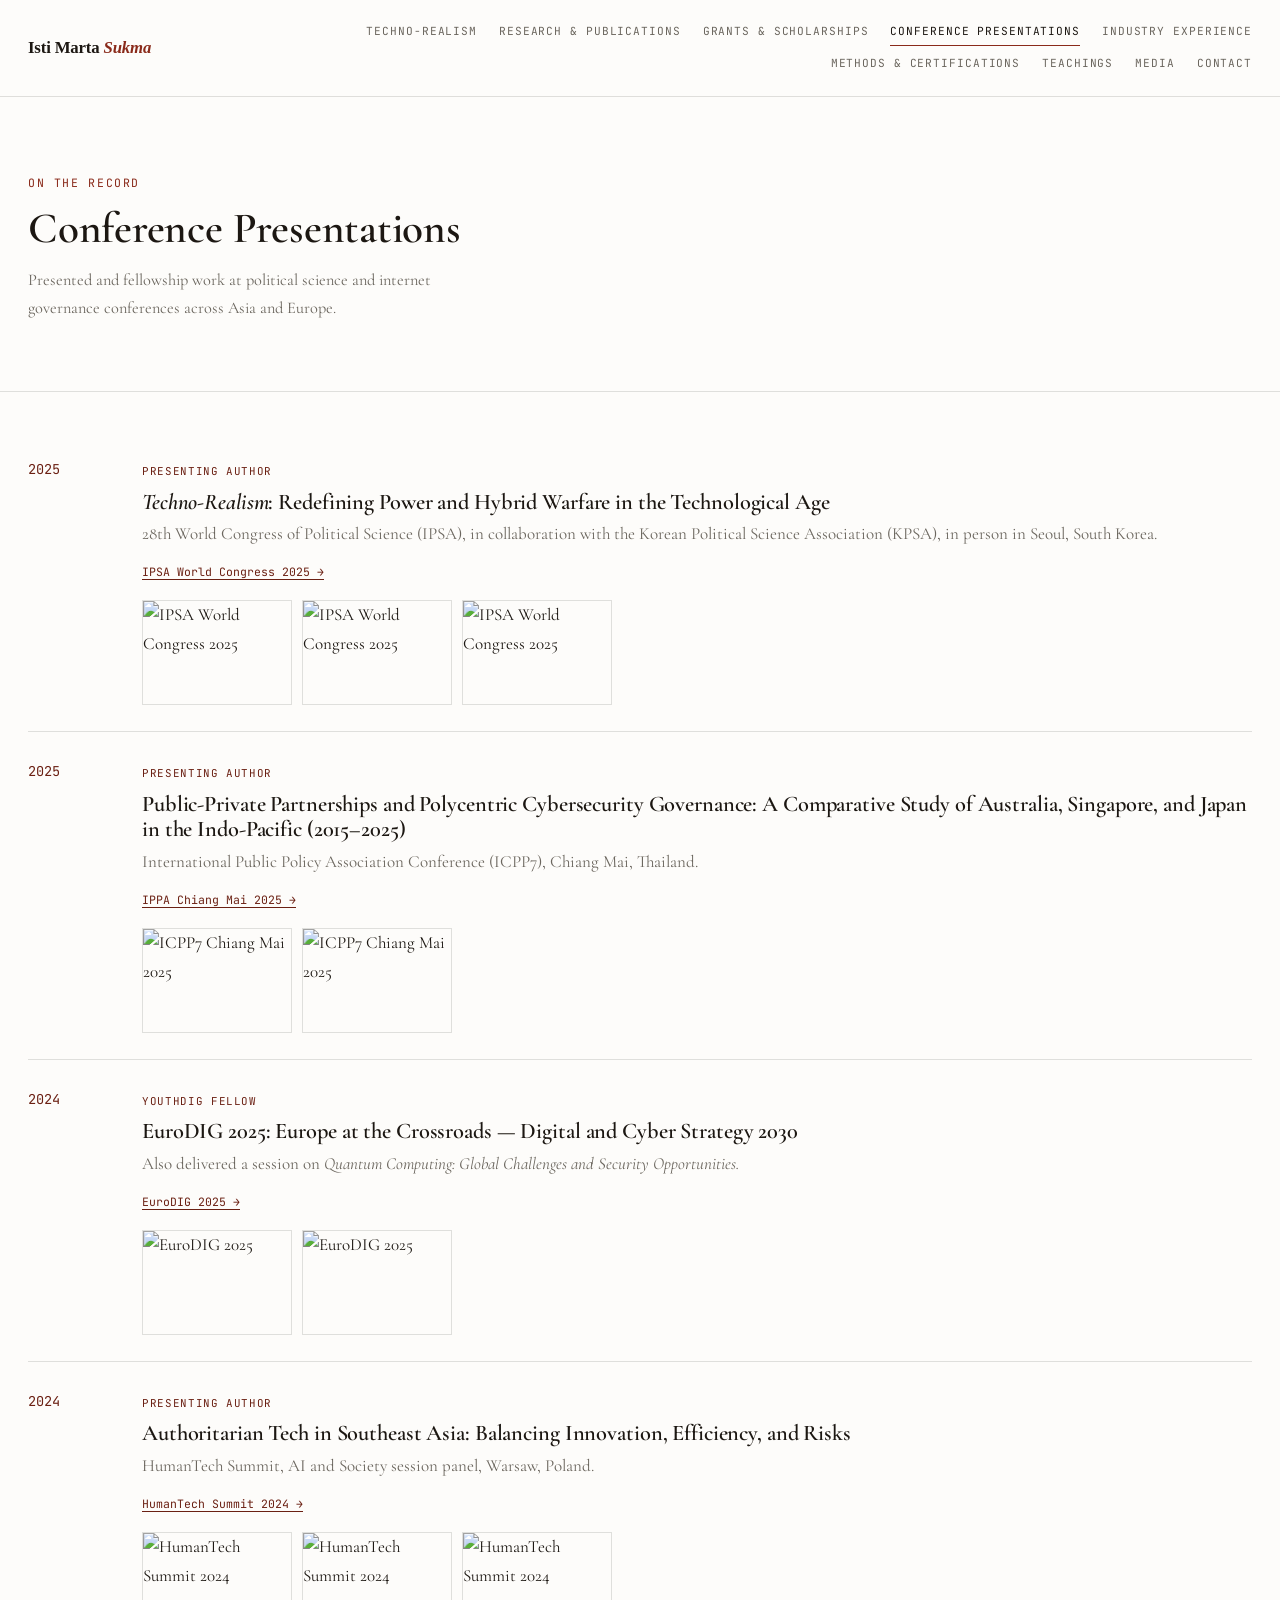
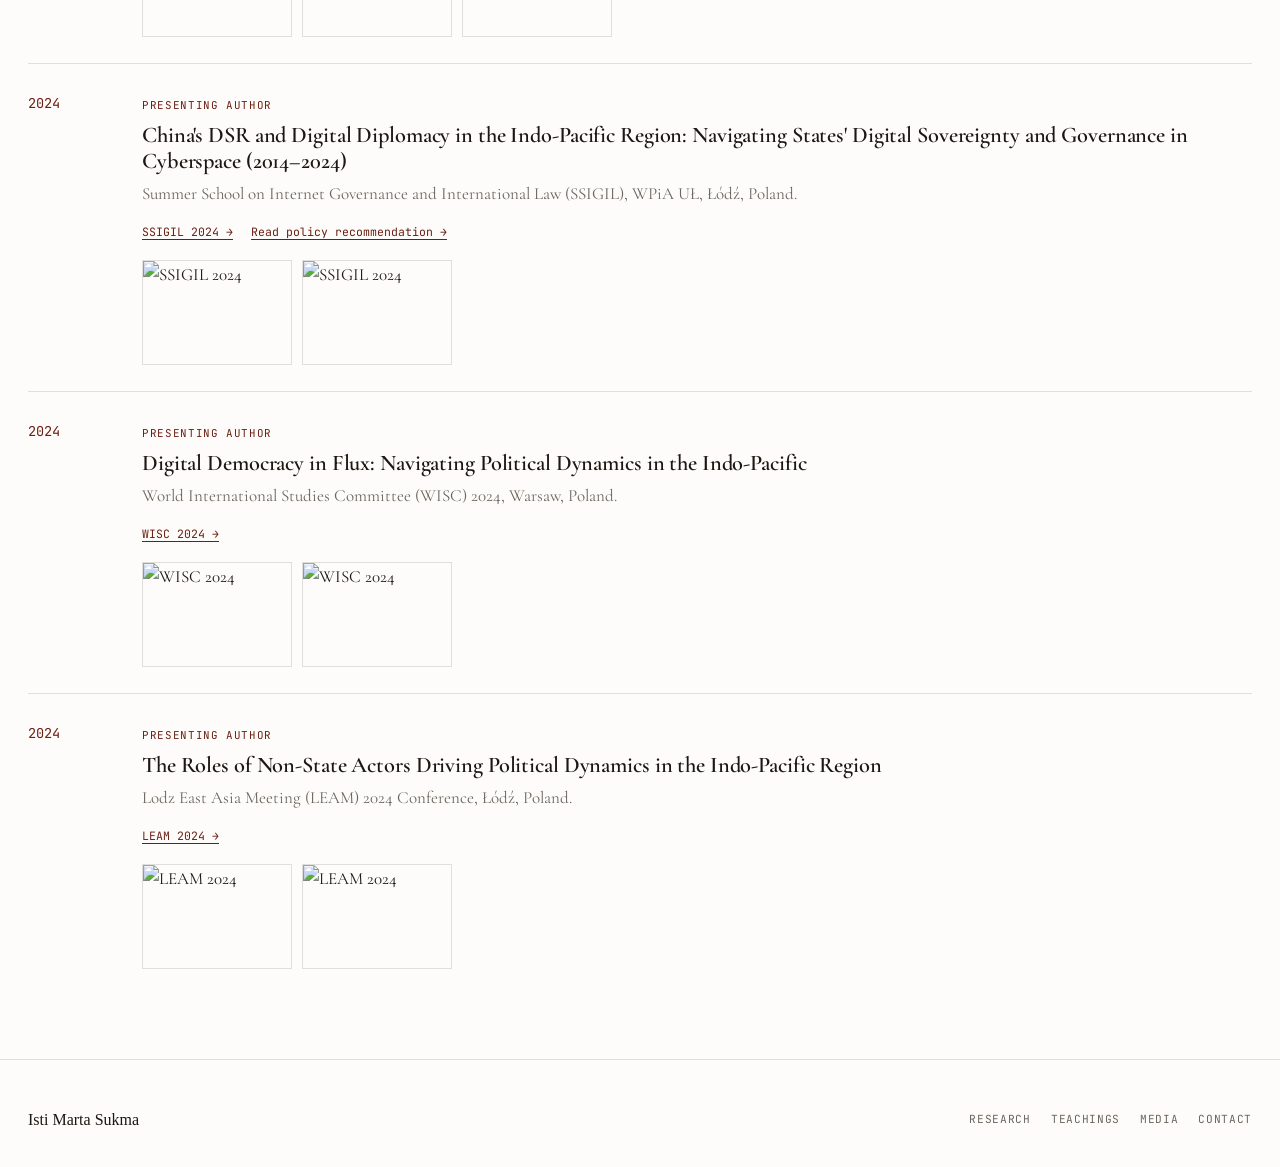
==== commit 542d6e5f: "Add files via upload" ====
--- a/conferences.html
+++ b/conferences.html
@@ -40,7 +40,6 @@
       <a href="teachings.html">Teachings</a>
       <a href="media.html">Media</a>
       <a href="contact.html">Contact</a>
-      <a href="assets/cv-isti-marta-sukma.pdf" target="_blank" rel="noopener">CV ↓</a>
     </nav>
   </div>
 </header>
--- a/assets/style.css
+++ b/assets/style.css
@@ -17,7 +17,7 @@
   --brass: #b5551f;
   --rule: rgba(28,23,18,0.13);
   --radius: 2px;
-  --max: 1080px;
+  --max: 1320px;
 }
 
 *, *::before, *::after{ box-sizing: border-box; }
@@ -40,9 +40,9 @@
   margin: 0;
   background: var(--paper);
   color: var(--text-dark);
-  font-family: 'Public Sans', -apple-system, BlinkMacSystemFont, sans-serif;
-  font-size: 16px;
-  line-height: 1.6;
+  font-family: 'Cormorant Garamond', Georgia, serif;
+  font-size: 17px;
+  line-height: 1.7;
   -webkit-font-smoothing: antialiased;
 }
 
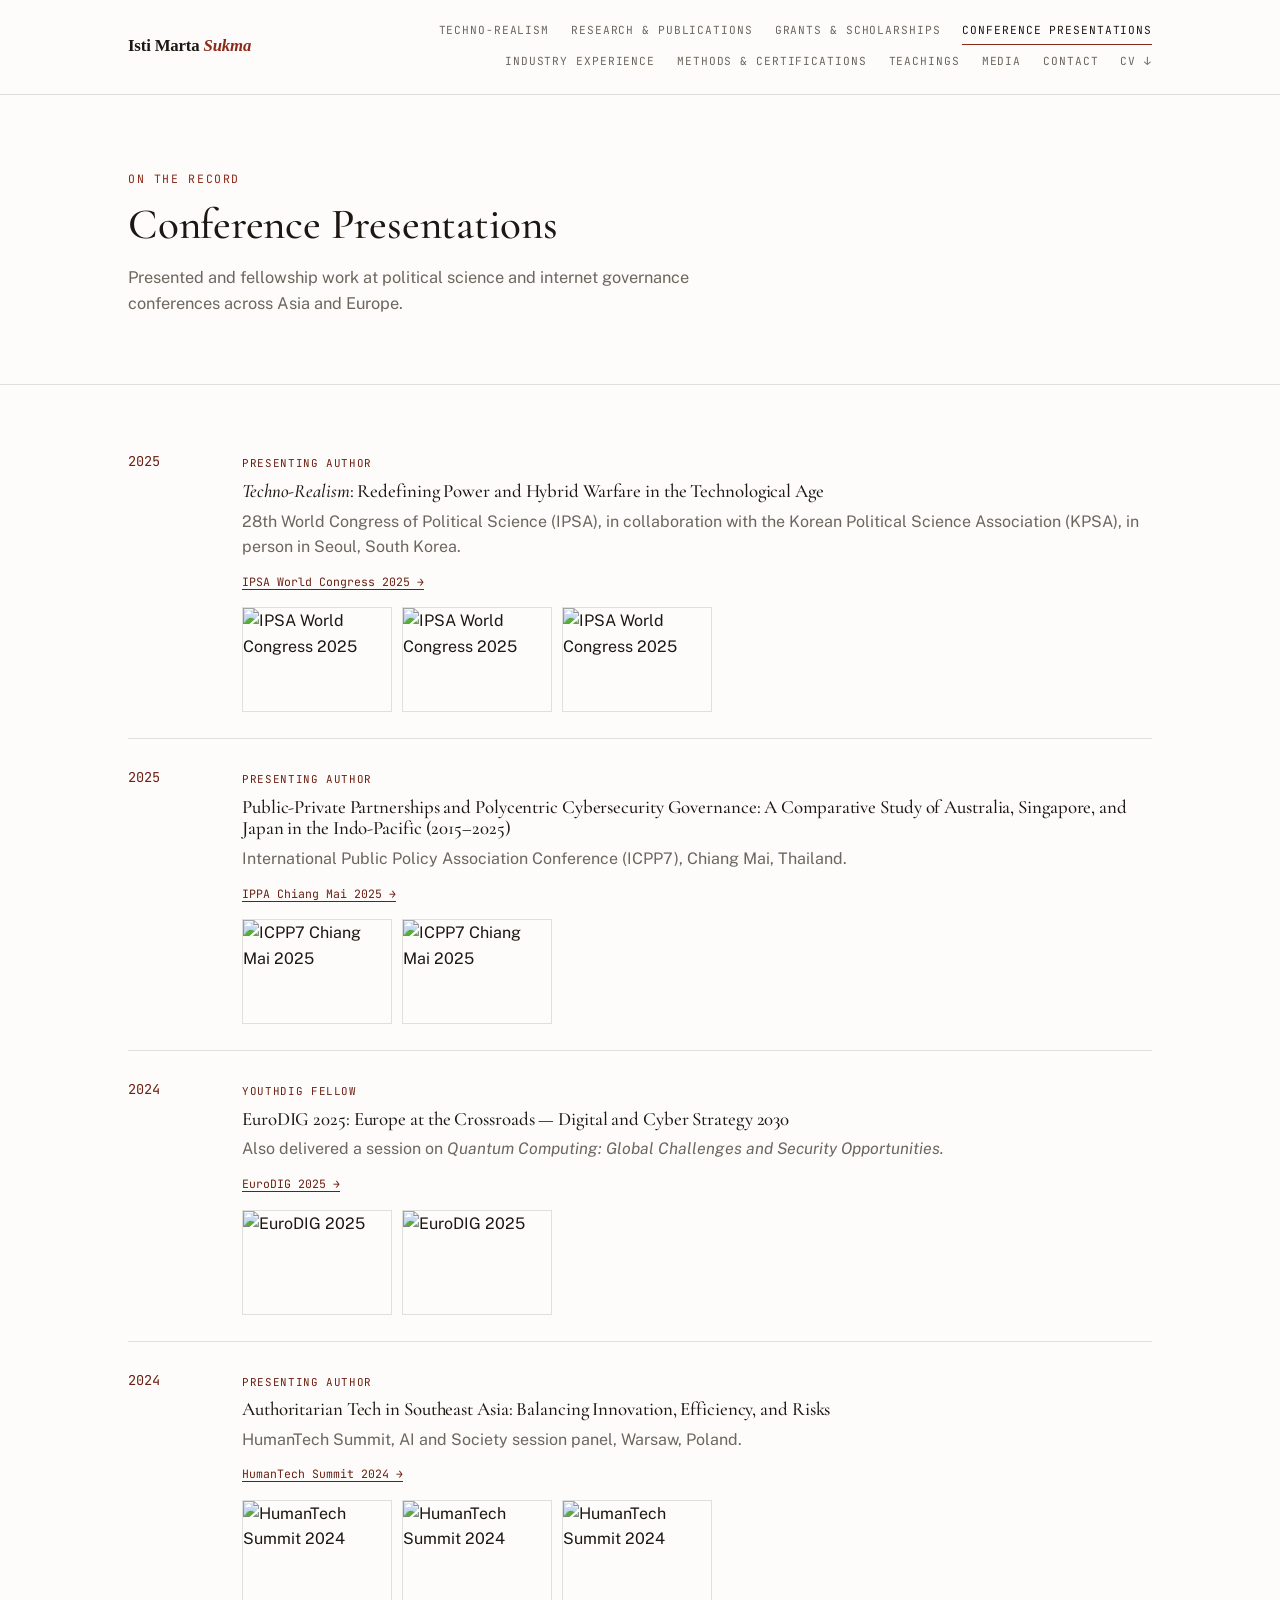
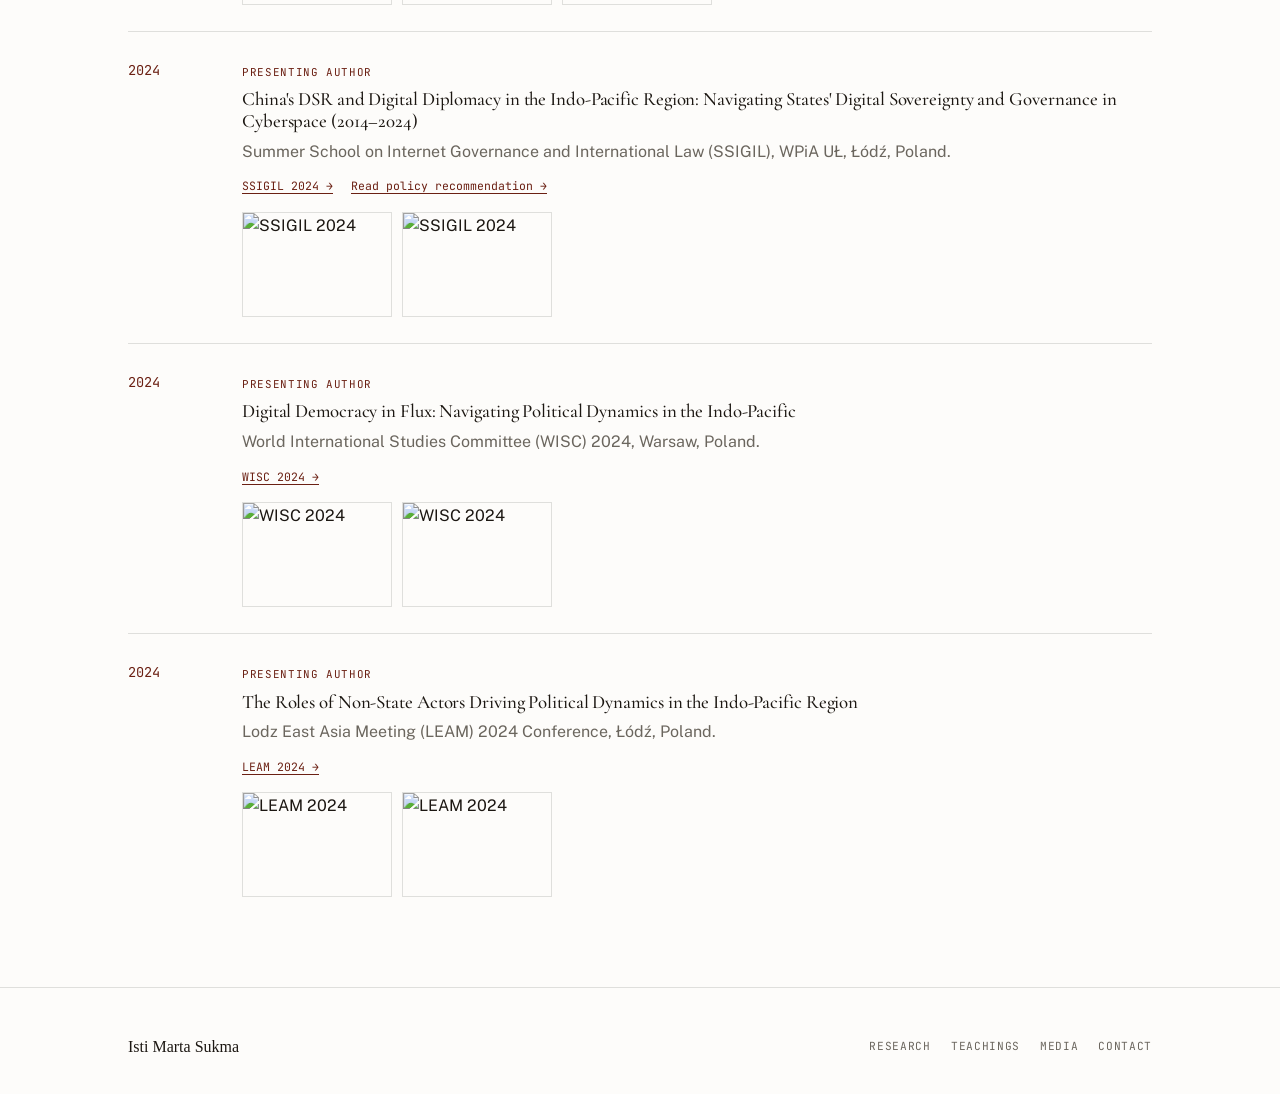
==== commit 46068adb: "Add files via upload" ====
--- a/conferences.html
+++ b/conferences.html
@@ -40,6 +40,7 @@
       <a href="teachings.html">Teachings</a>
       <a href="media.html">Media</a>
       <a href="contact.html">Contact</a>
+      <a href="assets/cv-isti-marta-sukma.pdf" target="_blank" rel="noopener">CV ↓</a>
     </nav>
   </div>
 </header>
@@ -63,9 +64,9 @@
         <p>28th World Congress of Political Science (IPSA), in collaboration with the Korean Political Science Association (KPSA), in person in Seoul, South Korea.</p>
         <a class="src" href="https://www.ipsa.org/events/congress/seoul2025">IPSA World Congress 2025 →</a>
         <div class="entry-photos">
-          <img src="https://istimartasukmacom.wordpress.com/wp-content/uploads/2025/08/1752722491079-1.jpeg" alt="IPSA World Congress 2025">
-          <img src="https://istimartasukmacom.wordpress.com/wp-content/uploads/2025/08/1752722498340-1.jpeg" alt="IPSA World Congress 2025">
-          <img src="https://istimartasukmacom.wordpress.com/wp-content/uploads/2025/08/1752722491658-1.jpeg" alt="IPSA World Congress 2025">
+          <img src="https://istimartasukma.com/wp-content/uploads/2025/08/1752722491079-1.jpeg" alt="IPSA World Congress 2025">
+          <img src="https://istimartasukma.com/wp-content/uploads/2025/08/1752722498340-1.jpeg" alt="IPSA World Congress 2025">
+          <img src="https://istimartasukma.com/wp-content/uploads/2025/08/1752722491658-1.jpeg" alt="IPSA World Congress 2025">
         </div>
       </div>
     </div>
@@ -78,8 +79,8 @@
         <p>International Public Policy Association Conference (ICPP7), Chiang Mai, Thailand.</p>
         <a class="src" href="https://www.cyber.uni.lodz.pl/en/ssigil">IPPA Chiang Mai 2025 →</a>
         <div class="entry-photos">
-          <img src="https://istimartasukmacom.wordpress.com/wp-content/uploads/2025/10/1751425751353-1.jpeg" alt="ICPP7 Chiang Mai 2025">
-          <img src="https://istimartasukmacom.wordpress.com/wp-content/uploads/2025/10/1751425743385-1.jpeg" alt="ICPP7 Chiang Mai 2025">
+          <img src="https://istimartasukma.com/wp-content/uploads/2025/10/1751425751353-1.jpeg" alt="ICPP7 Chiang Mai 2025">
+          <img src="https://istimartasukma.com/wp-content/uploads/2025/10/1751425743385-1.jpeg" alt="ICPP7 Chiang Mai 2025">
         </div>
       </div>
     </div>
@@ -92,8 +93,8 @@
         <p>Also delivered a session on <em>Quantum Computing: Global Challenges and Security Opportunities.</em></p>
         <a class="src" href="https://www.eurodig.org/">EuroDIG 2025 →</a>
         <div class="entry-photos">
-          <img src="https://istimartasukmacom.wordpress.com/wp-content/uploads/2025/10/1747479784630.jpeg" alt="EuroDIG 2025">
-          <img src="https://istimartasukmacom.wordpress.com/wp-content/uploads/2025/10/1747479787310.jpeg" alt="EuroDIG 2025">
+          <img src="https://istimartasukma.com/wp-content/uploads/2025/10/1747479784630.jpeg" alt="EuroDIG 2025">
+          <img src="https://istimartasukma.com/wp-content/uploads/2025/10/1747479787310.jpeg" alt="EuroDIG 2025">
         </div>
       </div>
     </div>
@@ -106,9 +107,9 @@
         <p>HumanTech Summit, AI and Society session panel, Warsaw, Poland.</p>
         <a class="src" href="https://humantechsummit.com/">HumanTech Summit 2024 →</a>
         <div class="entry-photos">
-          <img src="https://istimartasukmacom.wordpress.com/wp-content/uploads/2025/05/1734036834215.jpeg" alt="HumanTech Summit 2024">
-          <img src="https://istimartasukmacom.wordpress.com/wp-content/uploads/2025/05/1734450085233.jpeg" alt="HumanTech Summit 2024">
-          <img src="https://istimartasukmacom.wordpress.com/wp-content/uploads/2025/05/1734015207247.jpeg" alt="HumanTech Summit 2024">
+          <img src="https://istimartasukma.com/wp-content/uploads/2025/05/1734036834215.jpeg" alt="HumanTech Summit 2024">
+          <img src="https://istimartasukma.com/wp-content/uploads/2025/05/1734450085233.jpeg" alt="HumanTech Summit 2024">
+          <img src="https://istimartasukma.com/wp-content/uploads/2025/05/1734015207247.jpeg" alt="HumanTech Summit 2024">
         </div>
       </div>
     </div>
@@ -122,8 +123,8 @@
         <a class="src" href="https://www.cyber.uni.lodz.pl/en/ssigil">SSIGIL 2024 →</a>
         <a class="src" href="https://www.uni.lodz.pl/fileadmin/LODZ_CYBER_HUB/SSIGIL/WSIS20_SSIGIL_INPUT.pdf" style="margin-left:14px;">Read policy recommendation →</a>
         <div class="entry-photos">
-          <img src="https://istimartasukmacom.wordpress.com/wp-content/uploads/2024/10/450653191_8234297113256129_2408439486868272786_n-3.jpg" alt="SSIGIL 2024">
-          <img src="https://istimartasukmacom.wordpress.com/wp-content/uploads/2024/10/449817276_8234297106589463_7222394293668160063_n-1.jpg" alt="SSIGIL 2024">
+          <img src="https://istimartasukma.com/wp-content/uploads/2024/10/450653191_8234297113256129_2408439486868272786_n-3.jpg" alt="SSIGIL 2024">
+          <img src="https://istimartasukma.com/wp-content/uploads/2024/10/449817276_8234297106589463_7222394293668160063_n-1.jpg" alt="SSIGIL 2024">
         </div>
       </div>
     </div>
@@ -136,8 +137,8 @@
         <p>World International Studies Committee (WISC) 2024, Warsaw, Poland.</p>
         <a class="src" href="https://www.conftool.pro/wisc2024/sessions.php">WISC 2024 →</a>
         <div class="entry-photos">
-          <img src="https://istimartasukmacom.wordpress.com/wp-content/uploads/2024/10/its-almost-like-i-was-born-for-conferences-i-really-just-love-talking-about-my-research.-wisc-presentation-techno-realism-has-been-heard-by-far-in-three-presentations-now-its-my-caveman--1.jpg" alt="WISC 2024">
-          <img src="https://istimartasukmacom.wordpress.com/wp-content/uploads/2024/10/its-almost-like-i-was-born-for-conferences-i-really-just-love-talking-about-my-research.-wisc-presentation-techno-realism-has-been-heard-by-far-in-three-presentations-now-its-my-caveman--5.jpg" alt="WISC 2024">
+          <img src="https://istimartasukma.com/wp-content/uploads/2024/10/its-almost-like-i-was-born-for-conferences-i-really-just-love-talking-about-my-research.-wisc-presentation-techno-realism-has-been-heard-by-far-in-three-presentations-now-its-my-caveman--1.jpg" alt="WISC 2024">
+          <img src="https://istimartasukma.com/wp-content/uploads/2024/10/its-almost-like-i-was-born-for-conferences-i-really-just-love-talking-about-my-research.-wisc-presentation-techno-realism-has-been-heard-by-far-in-three-presentations-now-its-my-caveman--5.jpg" alt="WISC 2024">
         </div>
       </div>
     </div>
@@ -150,8 +151,8 @@
         <p>Lodz East Asia Meeting (LEAM) 2024 Conference, Łódź, Poland.</p>
         <a class="src" href="https://www.osa.uni.lodz.pl/en/leam/leam-2024-programme">LEAM 2024 →</a>
         <div class="entry-photos">
-          <img src="https://istimartasukmacom.wordpress.com/wp-content/uploads/2024/10/first-conference-presentation-this-year-is-done-i-had-the-privilege-of-presenting-how-the-technology-industry-bigtech-influences-the-political-dynamics-in-the-indo-pacific-region.-on-the.jpg" alt="LEAM 2024">
-          <img src="https://istimartasukmacom.wordpress.com/wp-content/uploads/2024/10/first-conference-presentation-this-year-is-done-i-had-the-privilege-of-presenting-how-the-technology-industry-bigtech-influences-the-political-dynamics-in-the-indo-pacific-region.-on-the-1.jpg" alt="LEAM 2024">
+          <img src="https://istimartasukma.com/wp-content/uploads/2024/10/first-conference-presentation-this-year-is-done-i-had-the-privilege-of-presenting-how-the-technology-industry-bigtech-influences-the-political-dynamics-in-the-indo-pacific-region.-on-the.jpg" alt="LEAM 2024">
+          <img src="https://istimartasukma.com/wp-content/uploads/2024/10/first-conference-presentation-this-year-is-done-i-had-the-privilege-of-presenting-how-the-technology-industry-bigtech-influences-the-political-dynamics-in-the-indo-pacific-region.-on-the-1.jpg" alt="LEAM 2024">
         </div>
       </div>
     </div>
--- a/assets/style.css
+++ b/assets/style.css
@@ -17,7 +17,7 @@
   --brass: #b5551f;
   --rule: rgba(28,23,18,0.13);
   --radius: 2px;
-  --max: 1320px;
+  --max: 1080px;
 }
 
 *, *::before, *::after{ box-sizing: border-box; }
@@ -40,23 +40,20 @@
   margin: 0;
   background: var(--paper);
   color: var(--text-dark);
-  font-family: 'Cormorant Garamond', Georgia, serif;
-  font-size: 17px;
-  line-height: 1.7;
+  font-family: 'Public Sans', -apple-system, BlinkMacSystemFont, sans-serif;
+  font-size: 16px;
+  line-height: 1.6;
   -webkit-font-smoothing: antialiased;
 }
 
 h1, h2, h3, h4{
   font-family: 'Cormorant Garamond', Georgia, serif;
-  font-weight: 600;
+  font-weight: 500;
   line-height: 1.15;
   margin: 0;
   letter-spacing: -0.005em;
   color: var(--text-dark);
 }
-
-h3{ font-size: 1.35rem; }
-h4{ font-size: 1.15rem; }
 
 h1 em, h2 em, h3 em{ font-style: italic; }
 
@@ -315,7 +312,7 @@
   padding-top: 2px;
 }
 
-.entry h3{ font-size: 1.4rem; margin-bottom: 6px; }
+.entry h3{ font-size: 1.18rem; margin-bottom: 6px; }
 .entry .tag{
   font-family: 'JetBrains Mono', monospace;
   font-size: 0.68rem;
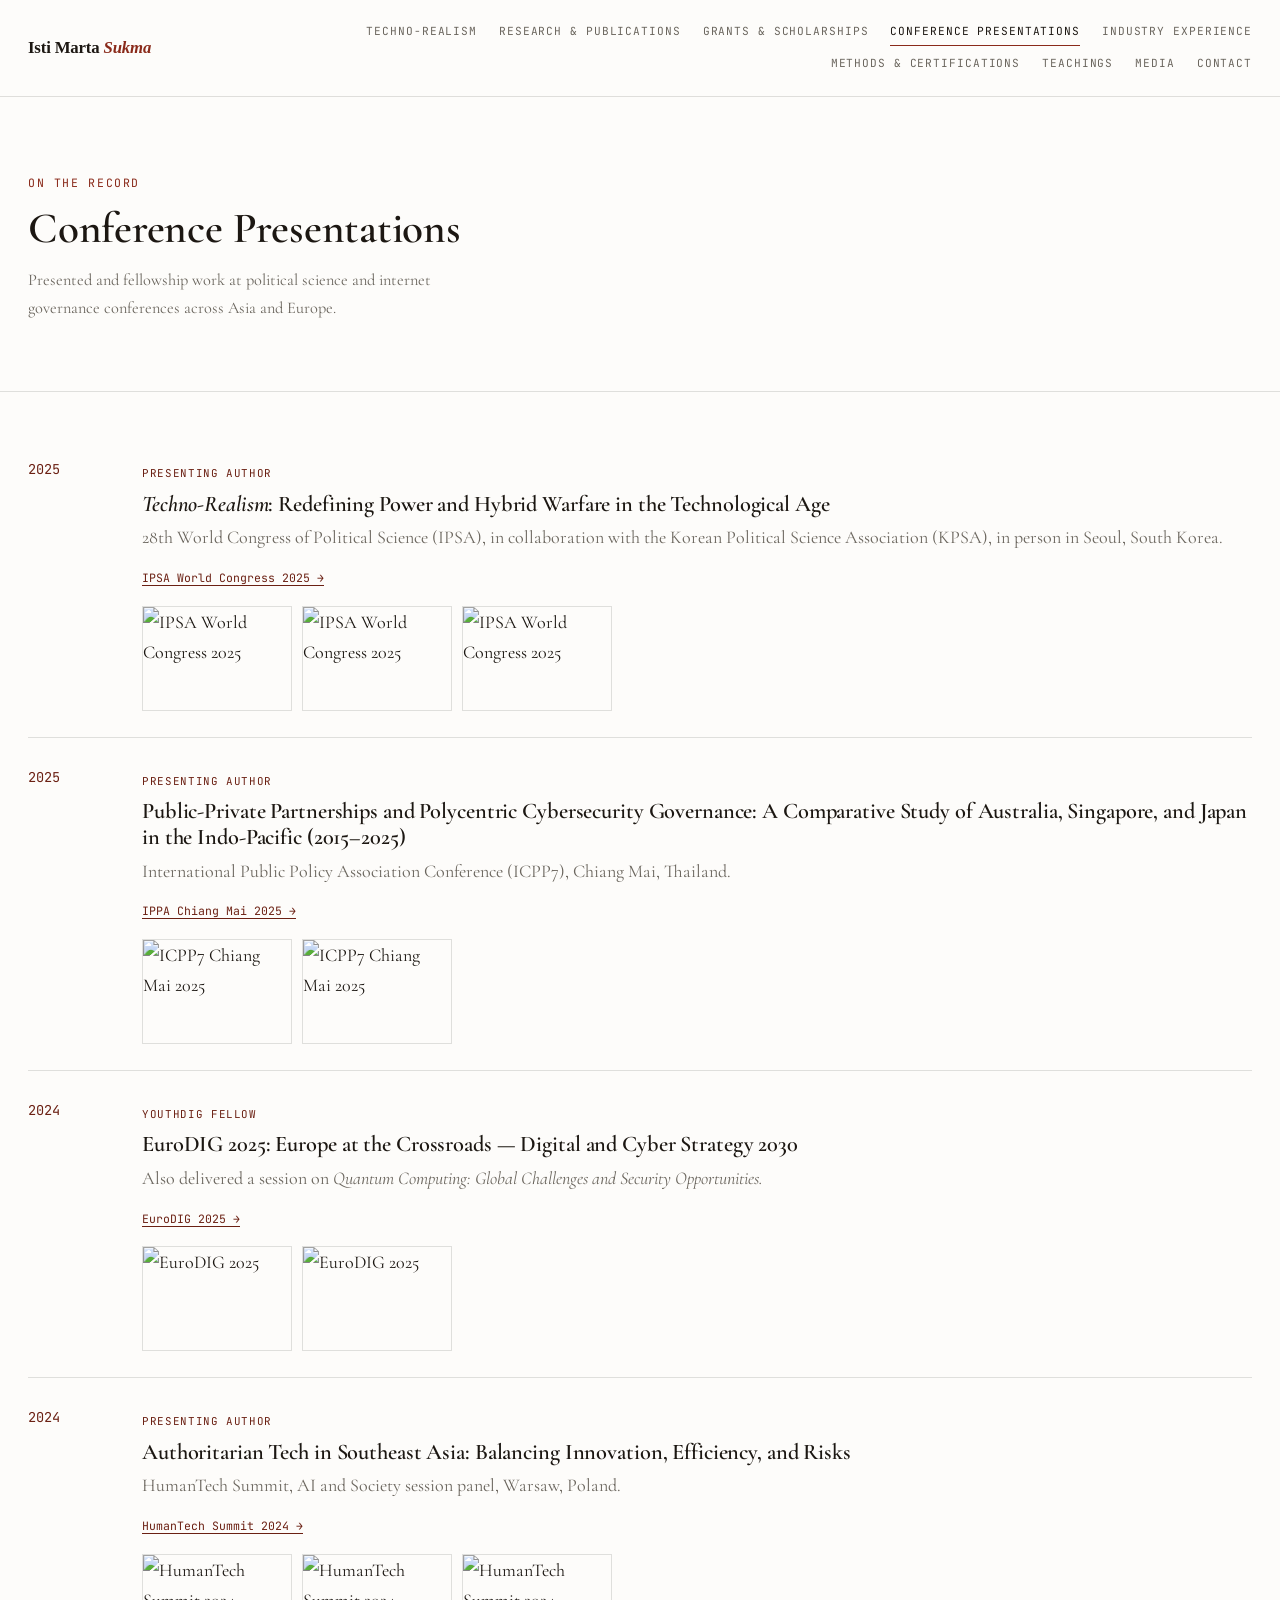
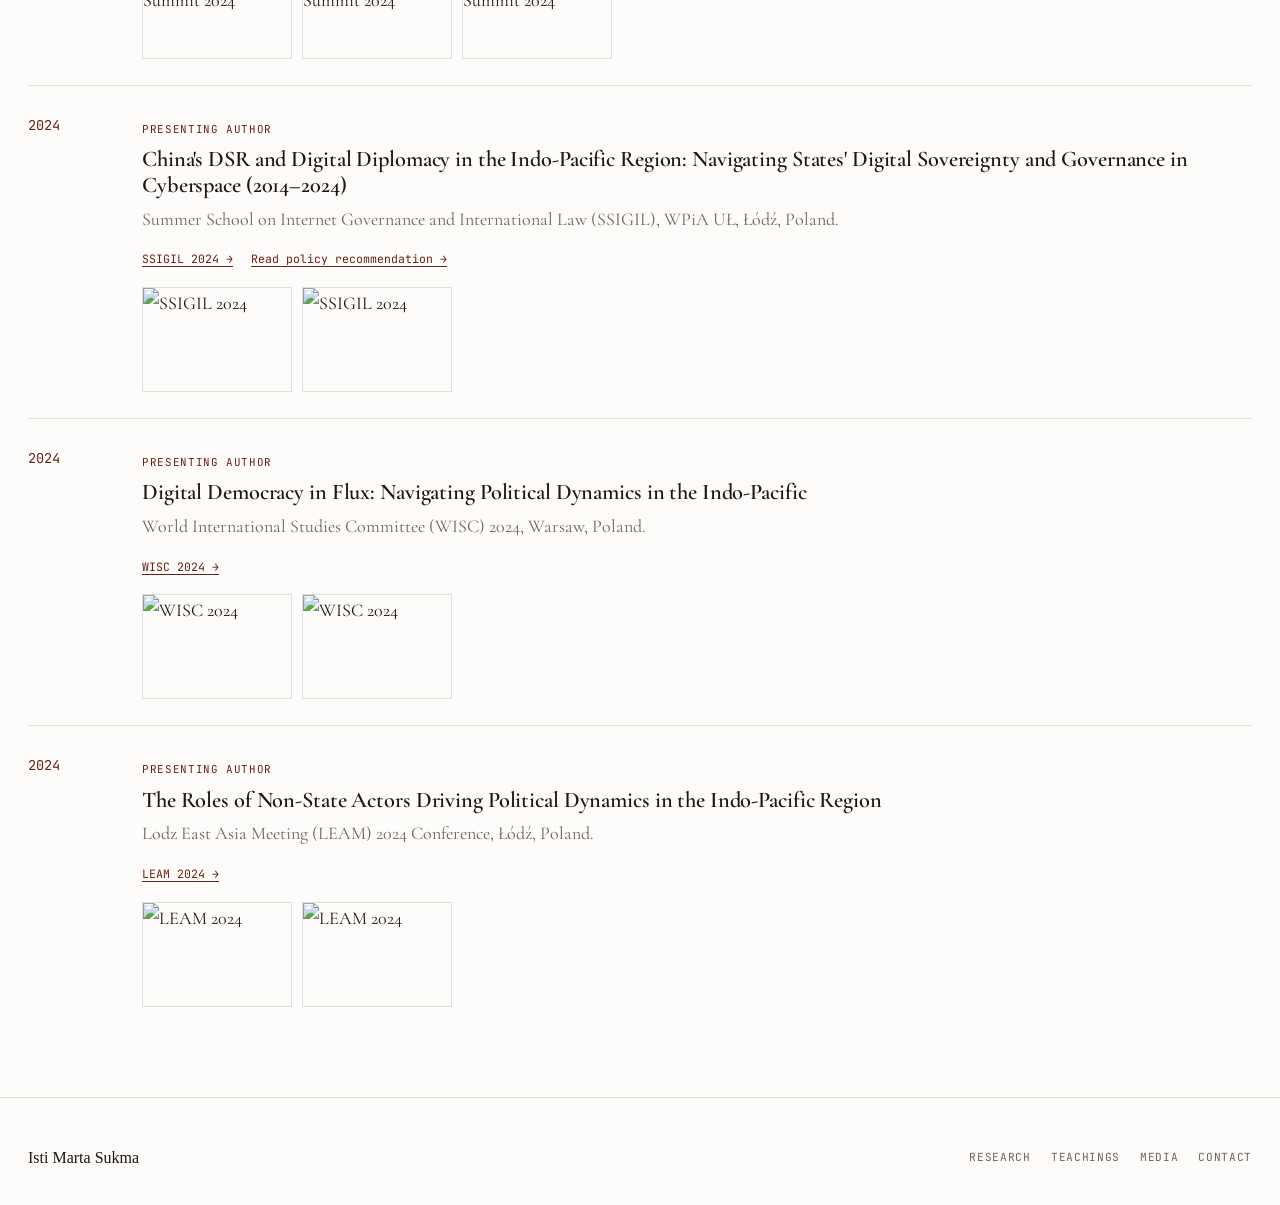
==== commit ceab8836: "Add files via upload" ====
--- a/conferences.html
+++ b/conferences.html
@@ -40,7 +40,6 @@
       <a href="teachings.html">Teachings</a>
       <a href="media.html">Media</a>
       <a href="contact.html">Contact</a>
-      <a href="assets/cv-isti-marta-sukma.pdf" target="_blank" rel="noopener">CV ↓</a>
     </nav>
   </div>
 </header>
@@ -64,9 +63,9 @@
         <p>28th World Congress of Political Science (IPSA), in collaboration with the Korean Political Science Association (KPSA), in person in Seoul, South Korea.</p>
         <a class="src" href="https://www.ipsa.org/events/congress/seoul2025">IPSA World Congress 2025 →</a>
         <div class="entry-photos">
-          <img src="https://istimartasukma.com/wp-content/uploads/2025/08/1752722491079-1.jpeg" alt="IPSA World Congress 2025">
-          <img src="https://istimartasukma.com/wp-content/uploads/2025/08/1752722498340-1.jpeg" alt="IPSA World Congress 2025">
-          <img src="https://istimartasukma.com/wp-content/uploads/2025/08/1752722491658-1.jpeg" alt="IPSA World Congress 2025">
+          <img src="https://istimartasukmacom.wordpress.com/wp-content/uploads/2025/08/1752722491079-1.jpeg" alt="IPSA World Congress 2025">
+          <img src="https://istimartasukmacom.wordpress.com/wp-content/uploads/2025/08/1752722498340-1.jpeg" alt="IPSA World Congress 2025">
+          <img src="https://istimartasukmacom.wordpress.com/wp-content/uploads/2025/08/1752722491658-1.jpeg" alt="IPSA World Congress 2025">
         </div>
       </div>
     </div>
@@ -79,8 +78,8 @@
         <p>International Public Policy Association Conference (ICPP7), Chiang Mai, Thailand.</p>
         <a class="src" href="https://www.cyber.uni.lodz.pl/en/ssigil">IPPA Chiang Mai 2025 →</a>
         <div class="entry-photos">
-          <img src="https://istimartasukma.com/wp-content/uploads/2025/10/1751425751353-1.jpeg" alt="ICPP7 Chiang Mai 2025">
-          <img src="https://istimartasukma.com/wp-content/uploads/2025/10/1751425743385-1.jpeg" alt="ICPP7 Chiang Mai 2025">
+          <img src="https://istimartasukmacom.wordpress.com/wp-content/uploads/2025/10/1751425751353-1.jpeg" alt="ICPP7 Chiang Mai 2025">
+          <img src="https://istimartasukmacom.wordpress.com/wp-content/uploads/2025/10/1751425743385-1.jpeg" alt="ICPP7 Chiang Mai 2025">
         </div>
       </div>
     </div>
@@ -93,8 +92,8 @@
         <p>Also delivered a session on <em>Quantum Computing: Global Challenges and Security Opportunities.</em></p>
         <a class="src" href="https://www.eurodig.org/">EuroDIG 2025 →</a>
         <div class="entry-photos">
-          <img src="https://istimartasukma.com/wp-content/uploads/2025/10/1747479784630.jpeg" alt="EuroDIG 2025">
-          <img src="https://istimartasukma.com/wp-content/uploads/2025/10/1747479787310.jpeg" alt="EuroDIG 2025">
+          <img src="https://istimartasukmacom.wordpress.com/wp-content/uploads/2025/10/1747479784630.jpeg" alt="EuroDIG 2025">
+          <img src="https://istimartasukmacom.wordpress.com/wp-content/uploads/2025/10/1747479787310.jpeg" alt="EuroDIG 2025">
         </div>
       </div>
     </div>
@@ -107,9 +106,9 @@
         <p>HumanTech Summit, AI and Society session panel, Warsaw, Poland.</p>
         <a class="src" href="https://humantechsummit.com/">HumanTech Summit 2024 →</a>
         <div class="entry-photos">
-          <img src="https://istimartasukma.com/wp-content/uploads/2025/05/1734036834215.jpeg" alt="HumanTech Summit 2024">
-          <img src="https://istimartasukma.com/wp-content/uploads/2025/05/1734450085233.jpeg" alt="HumanTech Summit 2024">
-          <img src="https://istimartasukma.com/wp-content/uploads/2025/05/1734015207247.jpeg" alt="HumanTech Summit 2024">
+          <img src="https://istimartasukmacom.wordpress.com/wp-content/uploads/2025/05/1734036834215.jpeg" alt="HumanTech Summit 2024">
+          <img src="https://istimartasukmacom.wordpress.com/wp-content/uploads/2025/05/1734450085233.jpeg" alt="HumanTech Summit 2024">
+          <img src="https://istimartasukmacom.wordpress.com/wp-content/uploads/2025/05/1734015207247.jpeg" alt="HumanTech Summit 2024">
         </div>
       </div>
     </div>
@@ -123,8 +122,8 @@
         <a class="src" href="https://www.cyber.uni.lodz.pl/en/ssigil">SSIGIL 2024 →</a>
         <a class="src" href="https://www.uni.lodz.pl/fileadmin/LODZ_CYBER_HUB/SSIGIL/WSIS20_SSIGIL_INPUT.pdf" style="margin-left:14px;">Read policy recommendation →</a>
         <div class="entry-photos">
-          <img src="https://istimartasukma.com/wp-content/uploads/2024/10/450653191_8234297113256129_2408439486868272786_n-3.jpg" alt="SSIGIL 2024">
-          <img src="https://istimartasukma.com/wp-content/uploads/2024/10/449817276_8234297106589463_7222394293668160063_n-1.jpg" alt="SSIGIL 2024">
+          <img src="https://istimartasukmacom.wordpress.com/wp-content/uploads/2024/10/450653191_8234297113256129_2408439486868272786_n-3.jpg" alt="SSIGIL 2024">
+          <img src="https://istimartasukmacom.wordpress.com/wp-content/uploads/2024/10/449817276_8234297106589463_7222394293668160063_n-1.jpg" alt="SSIGIL 2024">
         </div>
       </div>
     </div>
@@ -137,8 +136,8 @@
         <p>World International Studies Committee (WISC) 2024, Warsaw, Poland.</p>
         <a class="src" href="https://www.conftool.pro/wisc2024/sessions.php">WISC 2024 →</a>
         <div class="entry-photos">
-          <img src="https://istimartasukma.com/wp-content/uploads/2024/10/its-almost-like-i-was-born-for-conferences-i-really-just-love-talking-about-my-research.-wisc-presentation-techno-realism-has-been-heard-by-far-in-three-presentations-now-its-my-caveman--1.jpg" alt="WISC 2024">
-          <img src="https://istimartasukma.com/wp-content/uploads/2024/10/its-almost-like-i-was-born-for-conferences-i-really-just-love-talking-about-my-research.-wisc-presentation-techno-realism-has-been-heard-by-far-in-three-presentations-now-its-my-caveman--5.jpg" alt="WISC 2024">
+          <img src="https://istimartasukmacom.wordpress.com/wp-content/uploads/2024/10/its-almost-like-i-was-born-for-conferences-i-really-just-love-talking-about-my-research.-wisc-presentation-techno-realism-has-been-heard-by-far-in-three-presentations-now-its-my-caveman--1.jpg" alt="WISC 2024">
+          <img src="https://istimartasukmacom.wordpress.com/wp-content/uploads/2024/10/its-almost-like-i-was-born-for-conferences-i-really-just-love-talking-about-my-research.-wisc-presentation-techno-realism-has-been-heard-by-far-in-three-presentations-now-its-my-caveman--5.jpg" alt="WISC 2024">
         </div>
       </div>
     </div>
@@ -151,8 +150,8 @@
         <p>Lodz East Asia Meeting (LEAM) 2024 Conference, Łódź, Poland.</p>
         <a class="src" href="https://www.osa.uni.lodz.pl/en/leam/leam-2024-programme">LEAM 2024 →</a>
         <div class="entry-photos">
-          <img src="https://istimartasukma.com/wp-content/uploads/2024/10/first-conference-presentation-this-year-is-done-i-had-the-privilege-of-presenting-how-the-technology-industry-bigtech-influences-the-political-dynamics-in-the-indo-pacific-region.-on-the.jpg" alt="LEAM 2024">
-          <img src="https://istimartasukma.com/wp-content/uploads/2024/10/first-conference-presentation-this-year-is-done-i-had-the-privilege-of-presenting-how-the-technology-industry-bigtech-influences-the-political-dynamics-in-the-indo-pacific-region.-on-the-1.jpg" alt="LEAM 2024">
+          <img src="https://istimartasukmacom.wordpress.com/wp-content/uploads/2024/10/first-conference-presentation-this-year-is-done-i-had-the-privilege-of-presenting-how-the-technology-industry-bigtech-influences-the-political-dynamics-in-the-indo-pacific-region.-on-the.jpg" alt="LEAM 2024">
+          <img src="https://istimartasukmacom.wordpress.com/wp-content/uploads/2024/10/first-conference-presentation-this-year-is-done-i-had-the-privilege-of-presenting-how-the-technology-industry-bigtech-influences-the-political-dynamics-in-the-indo-pacific-region.-on-the-1.jpg" alt="LEAM 2024">
         </div>
       </div>
     </div>
--- a/assets/style.css
+++ b/assets/style.css
@@ -17,7 +17,7 @@
   --brass: #b5551f;
   --rule: rgba(28,23,18,0.13);
   --radius: 2px;
-  --max: 1080px;
+  --max: 1320px;
 }
 
 *, *::before, *::after{ box-sizing: border-box; }
@@ -40,20 +40,23 @@
   margin: 0;
   background: var(--paper);
   color: var(--text-dark);
-  font-family: 'Public Sans', -apple-system, BlinkMacSystemFont, sans-serif;
-  font-size: 16px;
-  line-height: 1.6;
+  font-family: 'Cormorant Garamond', Georgia, serif;
+  font-size: 18px;
+  line-height: 1.7;
   -webkit-font-smoothing: antialiased;
 }
 
 h1, h2, h3, h4{
   font-family: 'Cormorant Garamond', Georgia, serif;
-  font-weight: 500;
+  font-weight: 600;
   line-height: 1.15;
   margin: 0;
   letter-spacing: -0.005em;
   color: var(--text-dark);
 }
+
+h3{ font-size: 1.35rem; }
+h4{ font-size: 1.15rem; }
 
 h1 em, h2 em, h3 em{ font-style: italic; }
 
@@ -312,7 +315,7 @@
   padding-top: 2px;
 }
 
-.entry h3{ font-size: 1.18rem; margin-bottom: 6px; }
+.entry h3{ font-size: 1.4rem; margin-bottom: 6px; }
 .entry .tag{
   font-family: 'JetBrains Mono', monospace;
   font-size: 0.68rem;
